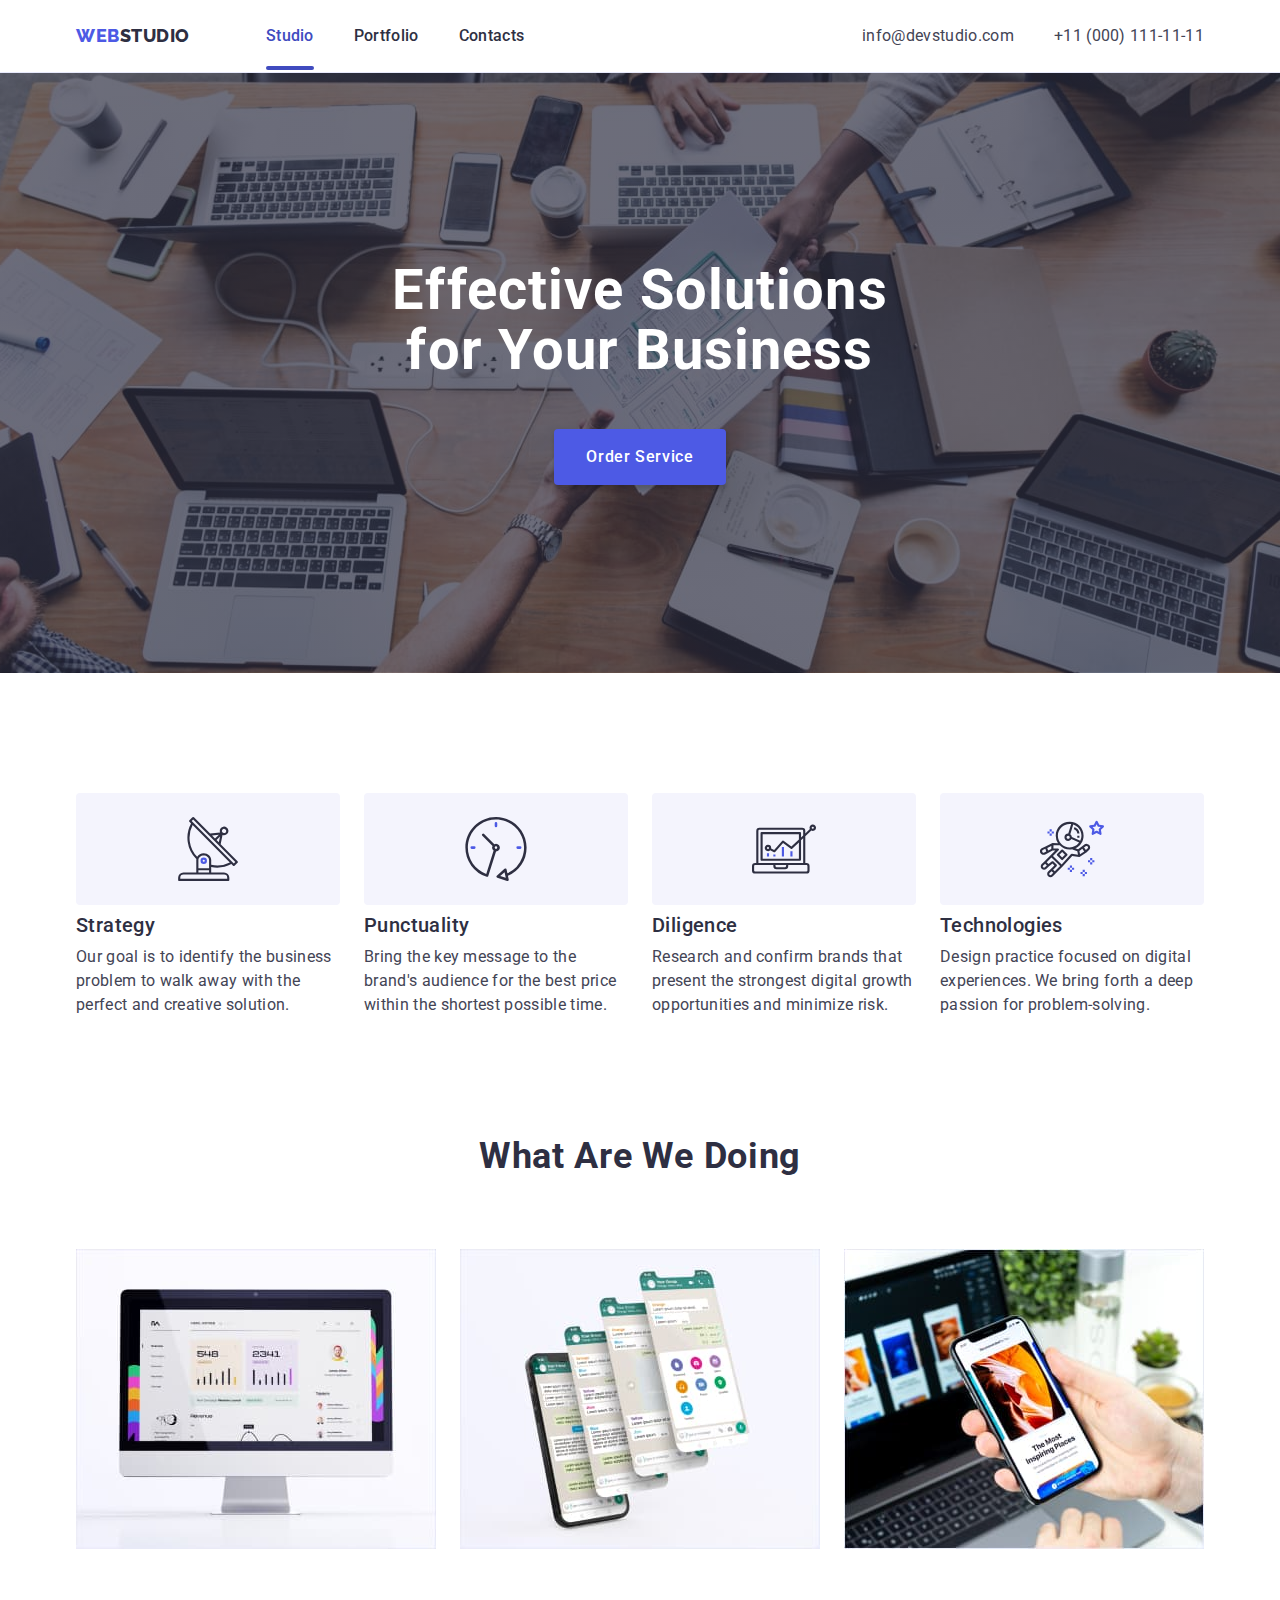
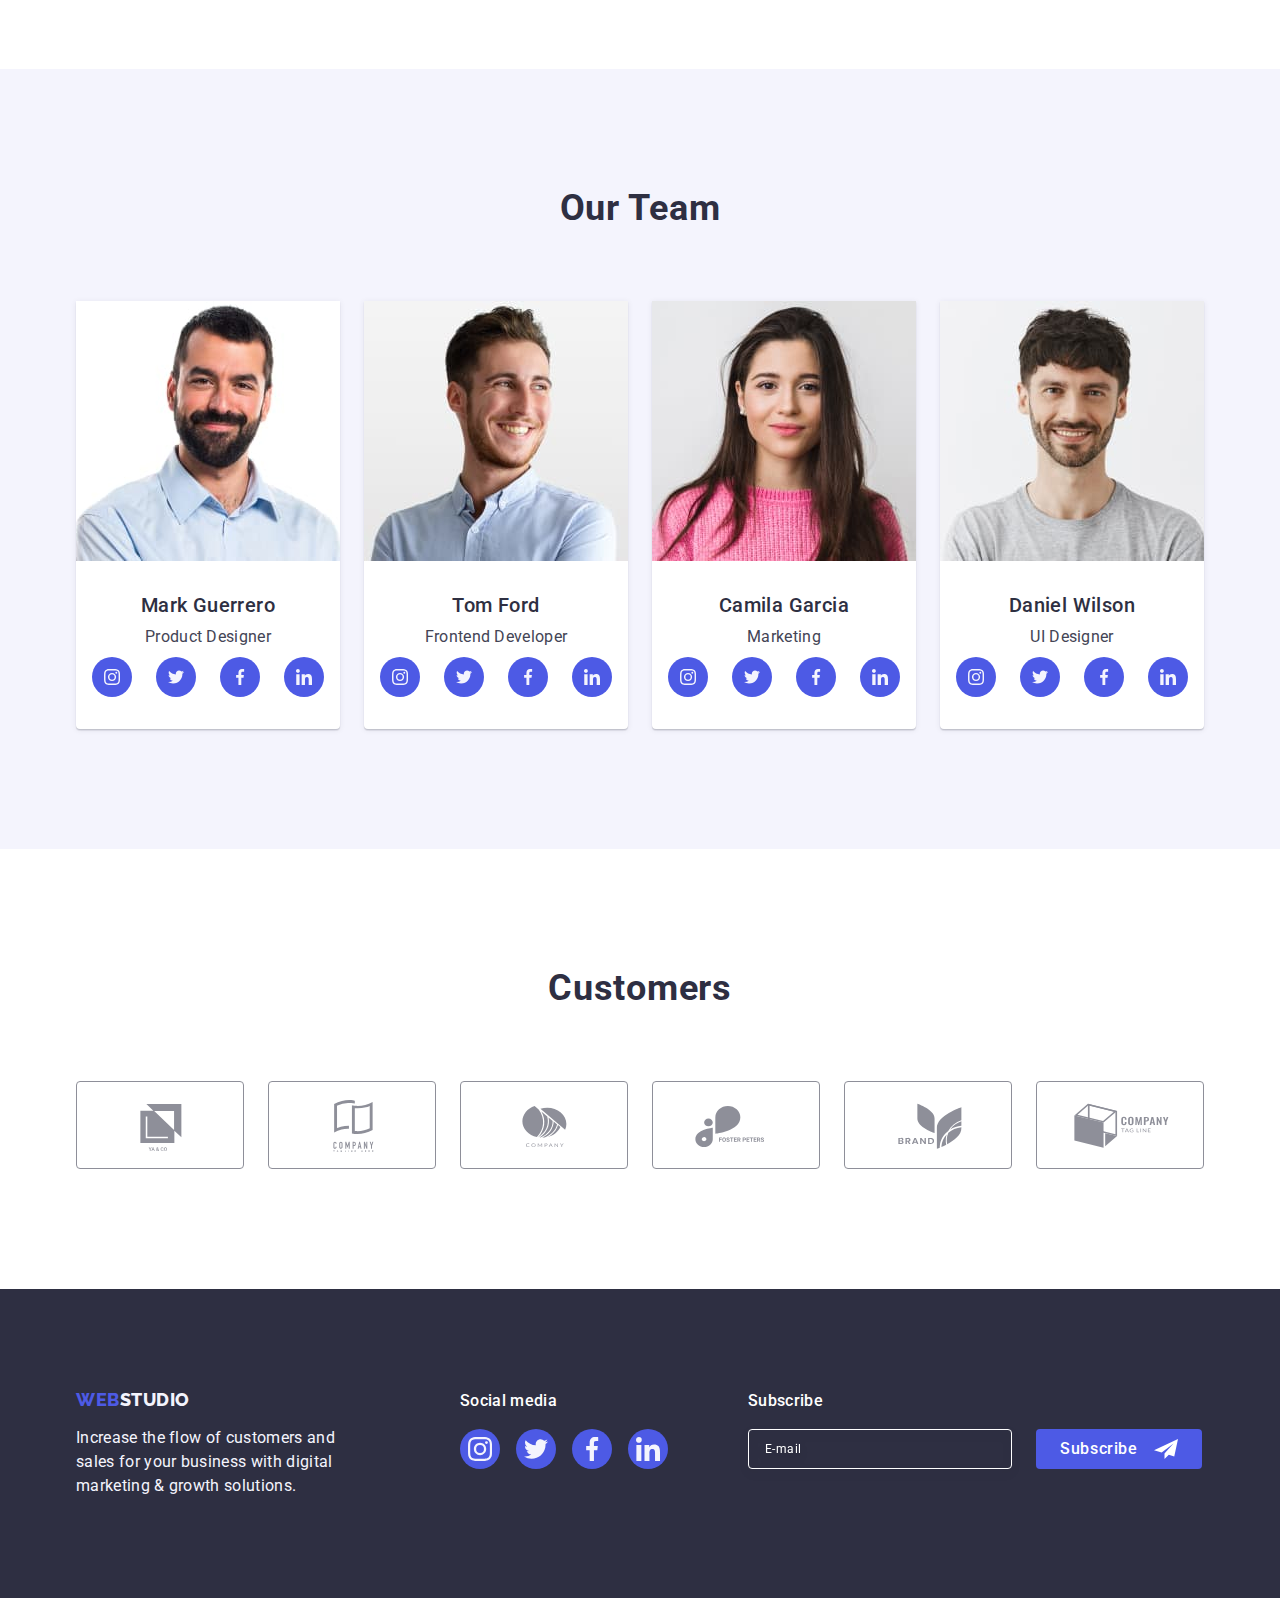
==== index.html @ 41003027 "Initial commit" ====
<!DOCTYPE html>
<html lang="en">
  <head>
    <meta charset="UTF-8" />
    <meta name="viewport" content="width=device-width, initial-scale=1.0" />
    <title>Студія</title>
    <link rel="preconnect" href="https://fonts.googleapis.com" />
    <link rel="preconnect" href="https://fonts.gstatic.com" crossorigin />
    <link
      href="https://fonts.googleapis.com/css2?family=Raleway:wght@800&family=Roboto:wght@400;500;700;900&display=swap"
      rel="stylesheet"
    />
    <link
      rel="stylesheet"
      href="https://cdnjs.cloudflare.com/ajax/libs/modern-normalize/2.0.0/modern-normalize.min.css"
    />
    <link rel="stylesheet" href="./css/styles.css" />
  </head>
  <body>
    <header class="header">
      <div class="container header-container">
        <nav class="header-nav">
          <a href="./index.html" class="logo link logo-header"
            >Web<span class="header-logo">Studio</span></a
          >
          <ul class="list menu">
            <li>
              <a href="./index.html" class="header-text link current">Studio</a>
            </li>
            <li>
              <a href="./portfolio.html" class="header-text link">Portfolio</a>
            </li>
            <li><a href="" class="header-text link">Contacts</a></li>
          </ul>
        </nav>
        <address class="mail-normal">
          <ul class="list menu">
            <li>
              <a href="mailto:info@devstudio.com" class="link contacts"
                >info@devstudio.com</a
              >
            </li>
            <li>
              <a href="tel:+110001111111" class="link contacts"
                >+11 (000) 111-11-11</a
              >
            </li>
          </ul>
        </address>
      </div>
    </header>
    <main>
      <section class="hero">
        <div class="container hero-container">
          <h1 class="hero-name">Effective Solutions for Your Business</h1>
          <button type="button" class="hero-btn" data-modal-open>
            Order Service
          </button>
        </div>
      </section>
      <section class="advanced">
        <div class="container">
          <h2 class="visually-hidden">Advanced</h2>
          <ul class="list advanced-list">
            <li class="item-list">
              <div class="advanced-item-top">
                <svg class="advanced-icon" width="64" height="64">
                  <use href="./images/icons.svg#icon-antenna"></use>
                </svg>
              </div>
              <h3 class="advanced-header">Strategy</h3>
              <p class="advanced-text">
                Our goal is to identify the business problem to walk away with
                the perfect and creative solution.
              </p>
            </li>
            <li class="item-list">
              <div class="advanced-item-top">
                <svg class="advanced-icon" width="64" height="64">
                  <use href="./images/icons.svg#icon-clock"></use>
                </svg>
              </div>
              <h3 class="advanced-header">Punctuality</h3>
              <p class="advanced-text">
                Bring the key message to the brand's audience for the best price
                within the shortest possible time.
              </p>
            </li>
            <li class="item-list">
              <div class="advanced-item-top">
                <svg class="advanced-icon" width="64" height="64">
                  <use href="./images/icons.svg#icon-diagram"></use>
                </svg>
              </div>
              <h3 class="advanced-header">Diligence</h3>
              <p class="advanced-text">
                Research and confirm brands that present the strongest digital
                growth opportunities and minimize risk.
              </p>
            </li>
            <li class="item-list">
              <div class="advanced-item-top">
                <svg class="advanced-icon" width="64" height="64">
                  <use href="./images/icons.svg#icon-astronaut"></use>
                </svg>
              </div>
              <h3 class="advanced-header">Technologies</h3>
              <p class="advanced-text">
                Design practice focused on digital experiences. We bring forth a
                deep passion for problem-solving.
              </p>
            </li>
          </ul>
        </div>
      </section>
      <section class="acting">
        <div class="container">
          <h2 class="second-header">What are we doing</h2>
          <ul class="list acting-list">
            <li class="acting-item">
              <img src="./images/computer.jpg" alt="computer" width="360" />
            </li>
            <li class="acting-item">
              <img src="./images/phone.jpg" alt="phone" width="360" />
            </li>
            <li class="acting-item">
              <img src="./images/notebook.jpg" alt="notebook" width="360" />
            </li>
          </ul>
        </div>
      </section>
      <section class="team">
        <div class="container">
          <h2 class="second-header">Our team</h2>
          <ul class="list team-list">
            <li class="team-back">
              <img src="./images/photo-mark.jpg" alt="photo-mark" width="264" />
              <div class="team-text">
                <h3 class="team-name">Mark Guerrero</h3>
                <p class="team-description">Product Designer</p>
                <ul class="team-icon-row">
                  <li class="team-icon-item">
                    <a href="" class="team-icon"
                      ><svg class="team-icon-svg" width="16" height="16">
                        <use
                          href="./images/icons.svg#icon-instagram"
                        ></use></svg
                    ></a>
                  </li>
                  <li class="team-icon-item">
                    <a href="" class="team-icon"
                      ><svg class="team-icon-svg" width="16" height="16">
                        <use href="./images/icons.svg#icon-twitter"></use></svg
                    ></a>
                  </li>
                  <li class="team-icon-item">
                    <a href="" class="team-icon"
                      ><svg class="team-icon-svg" width="16" height="16">
                        <use href="./images/icons.svg#icon-facebook"></use></svg
                    ></a>
                  </li>
                  <li class="team-icon-item">
                    <a href="" class="team-icon"
                      ><svg class="team-icon-svg" width="16" height="16">
                        <use href="./images/icons.svg#icon-linkedin"></use></svg
                    ></a>
                  </li>
                </ul>
              </div>
            </li>
            <li class="team-back">
              <img src="./images/photo-tom.jpg" alt="photo-tom" width="264" />
              <div class="team-text">
                <h3 class="team-name">Tom Ford</h3>
                <p class="team-description">Frontend Developer</p>

                <ul class="team-icon-row">
                  <li class="team-icon-item">
                    <a href="" class="team-icon"
                      ><svg class="team-icon-svg" width="16" height="16">
                        <use
                          href="./images/icons.svg#icon-instagram"
                        ></use></svg
                    ></a>
                  </li>
                  <li class="team-icon-item">
                    <a href="" class="team-icon"
                      ><svg class="team-icon-svg" width="16" height="16">
                        <use href="./images/icons.svg#icon-twitter"></use></svg
                    ></a>
                  </li>
                  <li class="team-icon-item">
                    <a href="" class="team-icon"
                      ><svg class="team-icon-svg" width="16" height="16">
                        <use href="./images/icons.svg#icon-facebook"></use></svg
                    ></a>
                  </li>
                  <li class="team-icon-item">
                    <a href="" class="team-icon"
                      ><svg class="team-icon-svg" width="16" height="16">
                        <use href="./images/icons.svg#icon-linkedin"></use></svg
                    ></a>
                  </li>
                </ul>
              </div>
            </li>
            <li class="team-back">
              <img
                src="./images/photo-camila.jpg"
                alt="photo-camila"
                width="264"
              />
              <div class="team-text">
                <h3 class="team-name">Camila Garcia</h3>
                <p class="team-description">Marketing</p>
                <ul class="team-icon-row">
                  <li class="team-icon-item">
                    <a href="" class="team-icon"
                      ><svg class="team-icon-svg" width="16" height="16">
                        <use
                          href="./images/icons.svg#icon-instagram"
                        ></use></svg
                    ></a>
                  </li>
                  <li class="team-icon-item">
                    <a href="" class="team-icon"
                      ><svg class="team-icon-svg" width="16" height="16">
                        <use href="./images/icons.svg#icon-twitter"></use></svg
                    ></a>
                  </li>
                  <li class="team-icon-item">
                    <a href="" class="team-icon"
                      ><svg class="team-icon-svg" width="16" height="16">
                        <use href="./images/icons.svg#icon-facebook"></use></svg
                    ></a>
                  </li>
                  <li class="team-icon-item">
                    <a href="" class="team-icon"
                      ><svg class="team-icon-svg" width="16" height="16">
                        <use href="./images/icons.svg#icon-linkedin"></use></svg
                    ></a>
                  </li>
                </ul>
              </div>
            </li>
            <li class="team-back">
              <img
                src="./images/photo-daniel.jpg"
                alt="photo-daniel"
                width="264"
              />
              <div class="team-text">
                <h3 class="team-name">Daniel Wilson</h3>
                <p class="team-description">UI Designer</p>
                <ul class="team-icon-row">
                  <li class="team-icon-item">
                    <a href="" class="team-icon"
                      ><svg class="team-icon-svg" width="16" height="16">
                        <use
                          href="./images/icons.svg#icon-instagram"
                        ></use></svg
                    ></a>
                  </li>
                  <li class="team-icon-item">
                    <a href="" class="team-icon"
                      ><svg class="team-icon-svg" width="16" height="16">
                        <use href="./images/icons.svg#icon-twitter"></use></svg
                    ></a>
                  </li>
                  <li class="team-icon-item">
                    <a href="" class="team-icon"
                      ><svg class="team-icon-svg" width="16" height="16">
                        <use href="./images/icons.svg#icon-facebook"></use></svg
                    ></a>
                  </li>
                  <li class="team-icon-item">
                    <a href="" class="team-icon"
                      ><svg class="team-icon-svg" width="16" height="16">
                        <use href="./images/icons.svg#icon-linkedin"></use></svg
                    ></a>
                  </li>
                </ul>
              </div>
            </li>
          </ul>
        </div>
      </section>
      <section class="customers">
        <div class="container">
          <h2 class="second-header">Customers</h2>

          <ul class="customers-icon-list">
            <li class="customers-icon-item">
              <a href="" class="customers-icon">
                <svg class="customers-icon-svg" width="104" height="56">
                  <use href="./images/icons.svg#icon-logo-client1"></use>
                </svg>
              </a>
            </li>
            <li class="customers-icon-item">
              <a href="" class="customers-icon">
                <svg class="customers-icon-svg" width="104" height="56">
                  <use href="./images/icons.svg#icon-logo-client2"></use>
                </svg>
              </a>
            </li>
            <li class="customers-icon-item">
              <a href="" class="customers-icon">
                <svg class="customers-icon-svg" width="104" height="56">
                  <use href="./images/icons.svg#icon-logo-client3"></use>
                </svg>
              </a>
            </li>
            <li class="customers-icon-item">
              <a href="" class="customers-icon">
                <svg class="customers-icon-svg" width="104" height="56">
                  <use href="./images/icons.svg#icon-logo-client4"></use>
                </svg>
              </a>
            </li>
            <li class="customers-icon-item">
              <a href="" class="customers-icon">
                <svg class="customers-icon-svg" width="104" height="56">
                  <use href="./images/icons.svg#icon-logo-client5"></use>
                </svg>
              </a>
            </li>
            <li class="customers-icon-item">
              <a href="" class="customers-icon">
                <svg class="customers-icon-svg" width="104" height="56">
                  <use href="./images/icons.svg#icon-logo-client6"></use>
                </svg>
              </a>
            </li>
          </ul>
        </div>
      </section>
    </main>
    <footer class="footer">
      <div class="container footer-container">
        <div class="footer-descr">
          <a href="./index.html" class="logo link logo-footer"
            >Web<span class="footer-logo">Studio</span></a
          >
          <p class="footer-text">
            Increase the flow of customers and sales for your business with
            digital marketing & growth solutions.
          </p>
        </div>
        <div class="footer-social">
          <p class="footer-social-text">Social media</p>
          <ul class="footer-social-list">
            <li class="footer-icon">
              <a href="" class="link footer-icon-link">
                <svg class="footer-icon-item" width="24" height="24">
                  <use href="./images/icons.svg#icon-instagram"></use></svg
              ></a>
            </li>
            <li class="footer-icon">
              <a href="" class="link footer-icon-link">
                <svg class="footer-icon-item" width="24" height="24">
                  <use href="./images/icons.svg#icon-twitter"></use></svg
              ></a>
            </li>
            <li class="footer-icon">
              <a href="" class="link footer-icon-link">
                <svg class="footer-icon-item" width="24" height="24">
                  <use href="./images/icons.svg#icon-facebook"></use></svg
              ></a>
            </li>
            <li class="footer-icon">
              <a href="" class="link footer-icon-link">
                <svg class="footer-icon-item" width="24" height="24">
                  <use href="./images/icons.svg#icon-linkedin"></use></svg
              ></a>
            </li>
          </ul>
        </div>
        <div class="footer-registration">
          <p class="footer-reg-title">Subscribe</p>
          <form class="footer-form">
            <label class="footer-form-label">
              <input
                type="email"
                class="footer-reg-input"
                name="user-email"
                id="footer-email"
                placeholder="E-mail"
                required
            /></label>

            <button type="submit" class="footer-reg-btn">
              Subscribe
              <svg class="footer-form-svg" width="24" height="24">
                <use href="./images/icons.svg#icon-plane"></use>
              </svg>
            </button>
          </form>
        </div>
      </div>
    </footer>
    <div class="backdrop is-hidden" data-modal>
      <div class="modal">
        <button type="button" class="modal-close-btn" data-modal-close>
          <svg class="modal-close-svg" width="8" height="8">
            <use href="./images/icons.svg#icon-close-black"></use>
          </svg>
        </button>
        <p class="modal-title">Leave your contacts and we will call you back</p>
        <form class="modal-form">
          <div class="modal-field">
            <label for="user-name" class="modal-form-title">Name</label>
            <div class="input-wrap">
              <input
                type="text"
                class="modal-form-input"
                name="user-name"
                id="user-name"
                required
              />
              <svg class="modal-form-icon" width="18" height="24">
                <use href="./images/icons.svg#icon-modal-person"></use>
              </svg>
            </div>
          </div>
          <div class="modal-field">
            <label for="modal-phone" class="modal-form-title">Phone</label>
            <div class="input-wrap">
              <input
                type="tel"
                class="modal-form-input"
                name="user-phone"
                id="modal-phone"
                required
              />
              <svg class="modal-form-icon" width="18" height="24">
                <use href="./images/icons.svg#icon-modal-phone"></use>
              </svg>
            </div>
          </div>
          <div class="modal-field">
            <label for="modal-email" class="modal-form-title">Email</label>
            <div class="input-wrap">
              <input
                type="email"
                class="modal-form-input"
                name="user-email"
                id="modal-email"
                required
              />
              <svg class="modal-form-icon" width="18" height="24">
                <use href="./images/icons.svg#icon-modal-email"></use>
              </svg>
            </div>
          </div>
          <div class="modal-comment">
            <label for="user-comment" class="modal-form-title">Comment</label>
            <textarea
              class="modal-form-textarea"
              name="user-comment"
              id="user-comment"
              placeholder="Text input"
            ></textarea>
          </div>
          <div class="modal-privet">
            <input
              class="form-checkbox-input visually-hidden"
              type="checkbox"
              name="user-privacy"
              id="user-privacy"
              value="true"
            />
            <label for="user-privacy" class="form-checkbox-label">
              <span class="checkbox-sing">
                <svg class="check-icon" width="10" height="8">
                  <use href="./images/icons.svg#icon-modal-checkbox"></use>
                </svg>
              </span>
              I accept the terms and conditions of the
              <a href="" class="form-checkbox-link"> Privacy Policy</a>
            </label>
          </div>
          <button type="submit" class="modal-btn">Send</button>
        </form>
      </div>
    </div>
    <script src="./js/modal.js"></script>
  </body>
</html>
---- css/styles.css ----
:root {
  --primary-brand: #4d5ae5;
  --presssed-state: #404bbf;
  --dark: #2e2f42;
  --text: #434455;
  --accent: #e7e9fc;
  --light: #f4f4fd;
  --white-background: #ffffff;
  --modal: rgba(46, 47, 66, 0.4);
}

body {
  font-family: 'Roboto', sans-serif;
  color: var(--text);
  background: var(--white-background);
  margin: 0;
}
p,
h1,
h2,
h3,
h4,
h5,
h6 {
  margin-top: 0;
  margin-bottom: 0;
}

ul {
  list-style-type: none;
  margin-top: 0;
  margin-bottom: 0;
  padding-left: 0;
}
img {
  display: block;
}
.link {
  text-decoration: none;
}
.list {
  list-style: none;
}

.container {
  width: 1158px;
  margin: 0 auto;
  padding: 0 15px;
}
/*------------HEADER-----------*/
.header {
  border-bottom: 1px solid var(--accent);
  box-shadow: 0px 1px 6px 0px rgba(46, 47, 66, 0.08),
    0px 1px 1px 0px rgba(46, 47, 66, 0.16),
    0px 2px 1px 0px rgba(46, 47, 66, 0.08);
}
.header-container {
  display: flex;
}
.header-nav {
  display: flex;
  align-items: center;
}
.menu {
  display: flex;
  gap: 40px;
}
.logo {
  font-family: 'Raleway', sans-serif;
  color: var(--primary-brand);
  font-size: 18px;
  font-weight: 800;
  line-height: 1.17;
  letter-spacing: 0.03em;
  text-transform: uppercase;
}
.logo-header {
  margin-right: 76px;
  padding: 24px 0;
}
.header-logo {
  color: var(--dark);
}

.header-text {
  color: var(--dark);
  font-size: 16px;
  font-weight: 500;
  line-height: 1.5;
  letter-spacing: 0.02em;
  padding: 24px 0;
  transition: color 250ms cubic-bezier(0.4, 0, 0.2, 1);
}
.header-text:hover,
.header-text:focus {
  color: var(--presssed-state);
}
.current {
  color: var(--presssed-state);
  position: relative;
}
.current::after {
  content: '';
  display: block;
  width: 100%;
  height: 4px;
  position: absolute;
  left: 0;
  bottom: -1px;
  border-radius: 2px;
  background-color: var(--presssed-state);
}
.mail-normal {
  font-style: normal;
  margin-left: auto;
  padding: 24px 0;
}
.contacts {
  color: var(--text);
  font-size: 16px;
  line-height: 1.5;
  letter-spacing: 0.02em;
  transition: color 250ms cubic-bezier(0.4, 0, 0.2, 1);
}

.contacts:hover,
.contacts:focus {
  color: var(--presssed-state);
}
/*------------BODY-----------*/

/*------------HERO-----------*/

.hero {
  padding: 188px 0;
  background: var(--dark);
  background-image: linear-gradient(
      rgba(46, 47, 66, 0.7),
      rgba(46, 47, 66, 0.7)
    ),
    url(../images/hero-bg.jpg);
  background-repeat: no-repeat;
  background-position: center;
  background-size: cover;
  max-width: 1440px;
}
.hero-container {
  display: flex;
  flex-direction: column;
  align-items: center;
}
.hero-name {
  color: var(--white-background);
  text-align: center;
  font-size: 56px;
  line-height: 1.07;
  letter-spacing: 0.02em;
  max-width: 496px;
  margin-bottom: 48px;
}
.hero-btn {
  color: var(--white-background);
  font-family: inherit;
  font-size: 16px;
  font-weight: 500;
  line-height: 1.5;
  border: none;
  letter-spacing: 0.04em;
  background-color: var(--primary-brand);
  cursor: pointer;
  min-width: 169px;
  border: none;
  border-radius: 4px;
  box-shadow: 0px 4px 4px 0px rgba(0, 0, 0, 0.15);
  padding: 16px 32px;
  margin: 0 auto;
  transition: background-color 250ms cubic-bezier(0.4, 0, 0.2, 1);
}
.hero-btn:hover,
.hero-btn:focus {
  background-color: var(--presssed-state);
}
/*------------SECTION1-----------*/
.advanced {
  padding: 120px 0;
}
.advanced-list {
  display: flex;
  gap: 24px;
}
.item-list {
  width: calc((100% - 72px) / 4);
}
.advanced-item-top {
  width: 100%;
  height: 112px;
  display: flex;
  background-color: var(--light);
  justify-content: center;
  align-items: center;
  margin-bottom: 8px;
  border-radius: 4px;
}

.advanced-header {
  color: var(--dark);
  font-size: 20px;
  font-weight: 500;
  line-height: 1.2;
  letter-spacing: 0.02em;
  margin-bottom: 8px;
}
.advanced-text {
  font-size: 16px;
  line-height: 1.5;
  letter-spacing: 0.02em;
}

.visually-hidden {
  position: absolute;
  width: 1px;
  height: 1px;
  margin: -1px;
  border: 0;
  padding: 0;
  white-space: nowrap;
  clip-path: inset(100%);
  clip: rect(0 0 0 0);
  overflow: hidden;
}

/*------------SECTION2-----------*/
.acting {
  padding-bottom: 120px;
}
.acting-list {
  display: flex;
  gap: 24px;
}
.second-header {
  color: var(--dark);
  text-align: center;
  font-size: 36px;
  line-height: 1.11;
  letter-spacing: 0.02em;
  text-transform: capitalize;
  margin-bottom: 72px;
}
.acting-item {
  width: calc((100% - 48px) / 3);
}
/*------------SECTION3-----------*/

.team {
  background: var(--light);
  padding: 120px 0;
}
.team-list {
  display: flex;
  gap: 24px;
}
.team-name {
  color: var(--dark);
  text-align: center;
  font-size: 20px;
  font-weight: 500;
  line-height: 1.2;
  letter-spacing: 0.02em;
  margin-bottom: 8px;
}

.team-description {
  font-size: 16px;
  text-align: center;
  line-height: 1.5;
  letter-spacing: 0.02em;
  margin-bottom: 8px;
}
.team-text {
  padding: 32px 0;
}
.team-back {
  background: var(--white-background);
  width: calc((100% - 72px) / 4);
  border-radius: 0px 0px 4px 4px;
  box-shadow: 0px 2px 1px 0px rgba(46, 47, 66, 0.08),
    0px 1px 1px 0px rgba(46, 47, 66, 0.16),
    0px 1px 6px 0px rgba(46, 47, 66, 0.08);
}
.team-icon-row {
  display: flex;
  gap: 24px;
  justify-content: center;
}
.team-icon-item {
  width: 40px;
  height: 40px;
}
.team-icon {
  width: 100%;
  height: 100%;
  border-radius: 50%;
  background-color: var(--primary-brand);
  display: flex;
  justify-content: center;
  align-items: center;
  transition: background-color 250ms cubic-bezier(0.4, 0, 0.2, 1);
}
.team-icon-svg {
  fill: var(--light);
}
.team-icon:hover,
.team-icon:focus {
  background-color: var(--presssed-state);
}
/*------------SECTION4-----------*/
.customers {
  padding: 120px 0;
}
.customers-icon-list {
  display: flex;
  gap: 24px;
  justify-content: center;
}
.customers-icon-item {
  width: calc((100% - 120px) / 6);
  height: 88px;
}
.customers-icon {
  width: 100%;
  height: 100%;
  border-radius: 4px;
  border: 1px solid #8e8f99;
  display: flex;
  justify-content: center;
  align-items: center;
  color: #8e8f99;
  transition: color 250ms cubic-bezier(0.4, 0, 0.2, 1),
    border-color 250ms cubic-bezier(0.4, 0, 0.2, 1);
}
.customers-icon-svg {
  fill: currentColor;
}
.customers-icon:hover,
.customers-icon:focus {
  color: var(--presssed-state);
  border-color: var(--presssed-state);
}
/*------------FOOTER-----------*/
.footer {
  background: var(--dark);
  padding: 100px 0;
}
.footer-logo {
  color: var(--light);
}
.footer-text {
  color: var(--light);
  font-size: 16px;
  line-height: 1.5;
  letter-spacing: 0.02em;
  max-width: 264px;
}
.footer-container {
  display: flex;
  align-items: baseline;
}
.footer-descr {
  margin-right: 120px;
}
.logo-footer {
  display: inline-block;
  margin-bottom: 16px;
}
/*.footer-social {
}*/

.footer-social-text {
  color: var(--white-background);
  font-size: 16px;
  font-weight: 500;
  line-height: 1.5;
  letter-spacing: 0.02em;
  margin-bottom: 16px;
}
.footer-social-list {
  display: flex;
  gap: 16px;
  justify-content: center;
}
.footer-icon {
  width: 40px;
  height: 40px;
}
.footer-icon-link {
  width: 100%;
  height: 100%;
  border-radius: 50%;
  background-color: var(--primary-brand);
  display: flex;
  justify-content: center;
  align-items: center;
  transition: background-color 250ms cubic-bezier(0.4, 0, 0.2, 1);
}

.footer-icon-item {
  fill: var(--light);
}
.footer-icon-link:hover,
.footer-icon-link:focus {
  background-color: #31d0aa;
}
.footer-registration {
  margin-left: 80px;
}
.footer-form {
  display: flex;
  gap: 24px;
}

.footer-reg-title {
  color: var(--white-background);
  font-family: inherit;
  font-size: 16px;
  font-weight: 500;
  line-height: 1.5;
  letter-spacing: 0.02em;
  margin-bottom: 16px;
}
.footer-reg-input {
  width: 264px;
  height: 40px;
  color: var(--white-background);
  font-family: inherit;
  font-size: 12px;
  line-height: 1.5;
  letter-spacing: 0.04em;
  background-color: transparent;
  border-radius: 4px;
  border: 1px solid var(--white-background);
  filter: drop-shadow(0px 4px 4px rgba(0, 0, 0, 0.15));
  padding-left: 16px;
}
.footer-reg-input::placeholder {
  color: var(--white-background);
}
.footer-reg-btn {
  display: flex;
  justify-content: center;
  align-items: center;
  font-family: inherit;
  font-size: 16px;
  font-weight: 500;
  line-height: 1.5;
  letter-spacing: 0.04em;
  cursor: pointer;
  background: var(--primary-brand);
  color: var(--white-background);
  min-width: 165px;
  height: 40px;
  border: none;
  border-radius: 4px;

  padding: 8px 24px;
}
.footer-form-svg {
  fill: var(--white-background);
  margin-left: 16px;
}
/*------------PORTFOLIO-----------*/
.portfolio {
  padding-top: 96px;
  padding-bottom: 120px;
}

.menu-list {
  display: flex;
  justify-content: center;
  gap: 24px;
  margin-bottom: 72px;
}
.visually-hidden {
  position: absolute;
  width: 1px;
  height: 1px;
  margin: -1px;
  border: 0;
  padding: 0;
  white-space: nowrap;
  clip-path: inset(100%);
  clip: rect(0 0 0 0);
  overflow: hidden;
}
.list-btn {
  background-color: var(--light);
  color: var(--primary-brand);
  text-align: center;
  font-family: inherit;
  font-size: 16px;
  font-weight: 500;
  line-height: 1.5;
  letter-spacing: 0.04em;
  cursor: pointer;
  border: none;
  padding: 12px 24px;
  border-radius: 4px;
  border: 1px solid var(--accent);
  align-items: center;
  max-width: 120px;
  transition: background-color 250ms cubic-bezier(0.4, 0, 0.2, 1),
    color 250ms cubic-bezier(0.4, 0, 0.2, 1),
    border-color 250ms cubic-bezier(0.4, 0, 0.2, 1),
    box-shadow 250ms cubic-bezier(0.4, 0, 0.2, 1);
}

.list-btn:hover,
.list-btn:focus {
  background-color: var(--presssed-state);
  color: var(--white-background);
  border-color: transparent;
  box-shadow: 0px 2px 2px 0px rgba(0, 0, 0, 0.12),
    0px 2px 1px 0px rgba(0, 0, 0, 0.08), 0px 3px 1px 0px rgba(0, 0, 0, 0.1);
}
.cards {
  display: flex;
  flex-wrap: wrap;
  row-gap: 48px;
  column-gap: 24px;
  padding-bottom: 120px;
}
.cards-item {
  width: calc((100% - 48px) / 3);
}

.cards-link {
  transition: box-shadow 250ms cubic-bezier(0.4, 0, 0.2, 1);
  display: block;
}
.cards-link:hover,
.cards-link:focus {
  box-shadow: 0px 1px 6px rgba(46, 47, 66, 0.08),
    0px 1px 1px rgba(46, 47, 66, 0.16), 0px 2px 1px rgba(46, 47, 66, 0.08);
}
.cards-cover-wrap {
  position: relative;
  overflow: hidden;
}
.cards-cover {
  position: absolute;
  top: 0;
  color: var(--light);
  font-size: 16px;
  line-height: 1.5; /* 150% */
  letter-spacing: 0.02em;
  width: 100%;
  height: 100%;
  background-color: var(--primary-brand);
  padding: 40px 32px;
  transform: translateY(100%);
  transition: transform 250ms cubic-bezier(0.4, 0, 0.2, 1);
}
.cards-link:hover .cards-cover,
.cards-link:focus .cards-cover {
  transform: translateY(0%);
}

.cards-names {
  color: var(--dark);
  font-size: 20px;
  font-weight: 500;
  line-height: 1.2;
  letter-spacing: 0.02em;
  margin-bottom: 8px;
}
.cards-description {
  color: var(--text);
  font-size: 16px;
  line-height: 1.5;
  letter-spacing: 0.02em;
}
.cards-size {
  padding: 32px 16px;
  border: 1px solid var(--accent);
  border-top: none;
  transition: border 250ms cubic-bezier(0.4, 0, 0.2, 1),
    box-shadow 250ms cubic-bezier(0.4, 0, 0.2, 1);
}
.cards-size:hover {
  border: 1px solid var(--light);
  box-shadow: 0px 2px 1px 0px rgba(46, 47, 66, 0.08),
    0px 1px 1px 0px rgba(46, 47, 66, 0.16),
    0px 1px 6px 0px rgba(46, 47, 66, 0.08);
}

/*------------BACKDROP-----------*/
.backdrop {
  position: fixed;
  width: 100%;
  height: 100%;
  background: var(--modal);
  top: 0;
  transition: opacity 250ms cubic-bezier(0.4, 0, 0.2, 1),
    visibility 250ms cubic-bezier(0.4, 0, 0.2, 1);
}
.modal {
  position: absolute;
  width: 408px;
  min-height: 584px;
  top: 50%;
  left: 50%;
  transform: translate(-50%, -50%) scale(1);
  border-radius: 4px;
  background-color: #fcfcfc;
  box-shadow: 0px 2px 1px 0px rgba(0, 0, 0, 0.2),
    0px 1px 3px 0px rgba(0, 0, 0, 0.12), 0px 1px 1px 0px rgba(0, 0, 0, 0.14);
  transition: transform 250ms cubic-bezier(0.4, 0, 0.2, 1);
  padding: 72px 24px 24px 24px;
}
.backdrop.is-hidden .modal {
  transform: translate(-50%, -50%) scale(0);
}
.modal-close-btn {
  position: absolute;
  top: 24px;
  right: 24px;
  border: none;
  width: 24px;
  height: 24px;
  border: 1px solid rgba(0, 0, 0, 0.1);
  border-radius: 50%;
  background-color: var(--accent);
  display: flex;
  justify-content: center;
  align-items: center;
  fill: var(--dark);
  padding: 0;
  cursor: pointer;
  transition: background-color 250ms cubic-bezier(0.4, 0, 0.2, 1),
    border 250ms cubic-bezier(0.4, 0, 0.2, 1);
}
.modal-close-btn:hover,
.modal-close-btn:focus {
  border: none;
  background-color: var(--presssed-state);
  fill: var(--white-background);
}
.modal-close-svg {
  transition: fill 250ms cubic-bezier(0.4, 0, 0.2, 1);
}
.is-hidden {
  opacity: 0;
  visibility: hidden;
  pointer-events: none;
}
.modal-title {
  color: var(--dark);
  text-align: center;
  font-size: 16px;
  font-weight: 500;
  line-height: 1.5;
  letter-spacing: 0.02em;
  margin-bottom: 16px;
}
.modal-form {
}
.modal-field {
  margin-bottom: 8px;
}
.modal-form-title {
  color: #8e8f99;
  font-family: inherit;
  font-size: 12px;
  line-height: 1.17; /* 116.667% */
  letter-spacing: 0.04em;
  margin-bottom: 4px;
  display: block;
}
.modal-form-input {
  width: 360px;
  height: 40px;
  font-family: inherit;
  font-size: 12px;
  line-height: 1.7;
  letter-spacing: 0.04em;
  background-color: transparent;
  border-radius: 4px;
  border: 1px solid var(--modal);
  padding: 8px 38px;
  outline: transparent;
  transition: border-color 250ms cubic-bezier(0.4, 0, 0.2, 1);
}
.modal-form-input:focus {
  border-color: var(--primary-brand);
}
.modal-form-textarea::placeholder {
  color: var(--modal);
}
.input-wrap {
  position: relative;
}
.modal-comment {
  margin-bottom: 16px;
}
.modal-form-icon {
  fill: var(--dark);
  position: absolute;
  left: 16px;
  top: 50%;
  transform: translateY(-50%);
  transition: fill 250ms cubic-bezier(0.4, 0, 0.2, 1);
}
.modal-form-input:focus + .modal-form-icon {
  fill: var(--primary-brand);
}
.modal-form-textarea {
  width: 360px;
  height: 120px;
  font-family: inherit;
  background-color: transparent;
  border-radius: 4px;
  border: 1px solid var(--modal);
  padding: 8px 16px;
  color: var(--modal);
  resize: none;
  font-size: 12px;
  line-height: 1.17;
  letter-spacing: 0.04em;
  outline: transparent;
  transition: border-color 250ms cubic-bezier(0.4, 0, 0.2, 1);
}
.modal-form-textarea:focus {
  border-color: var(--primary-brand);
}
.modal-privet {
  margin-bottom: 24px;
}
.form-checkbox-label {
  font-size: 12px;
  line-height: 1.17;
  letter-spacing: 0.04em;
  color: #8e8f99;
}
.checkbox-sing {
  width: 16px;
  height: 16px;
  border: 1px solid var(--modal);
  border-radius: 2px;
  display: inline-flex;
  transition: background-color 250ms cubic-bezier(0.4, 0, 0.2, 1),
    border 250ms cubic-bezier(0.4, 0, 0.2, 1),
    fill 250ms cubic-bezier(0.4, 0, 0.2, 1);
  margin-right: 8px;
  fill: transparent;
  align-items: center;
  justify-content: center;
}
.form-checkbox-link {
  color: var(--primary-brand);
  line-height: 1.3;
}
.form-checkbox-input:checked + .form-checkbox-label span {
  border: none;
  background-color: var(--presssed-state);
  fill: var(--light);
}
.modal-btn {
  display: block;
  color: var(--white-background);
  font-family: inherit;
  font-size: 16px;
  font-weight: 500;
  line-height: 1.5;
  border: none;
  letter-spacing: 0.04em;
  background-color: var(--primary-brand);
  cursor: pointer;
  min-width: 169px;
  border: none;
  border-radius: 4px;
  box-shadow: 0px 4px 4px 0px rgba(0, 0, 0, 0.15);
  padding: 16px 32px;
  margin: 0 auto;
  transition: background-color 250ms cubic-bezier(0.4, 0, 0.2, 1);
}
.modal-btn:hover,
.modal-btn:focus {
  background-color: var(--presssed-state);
}
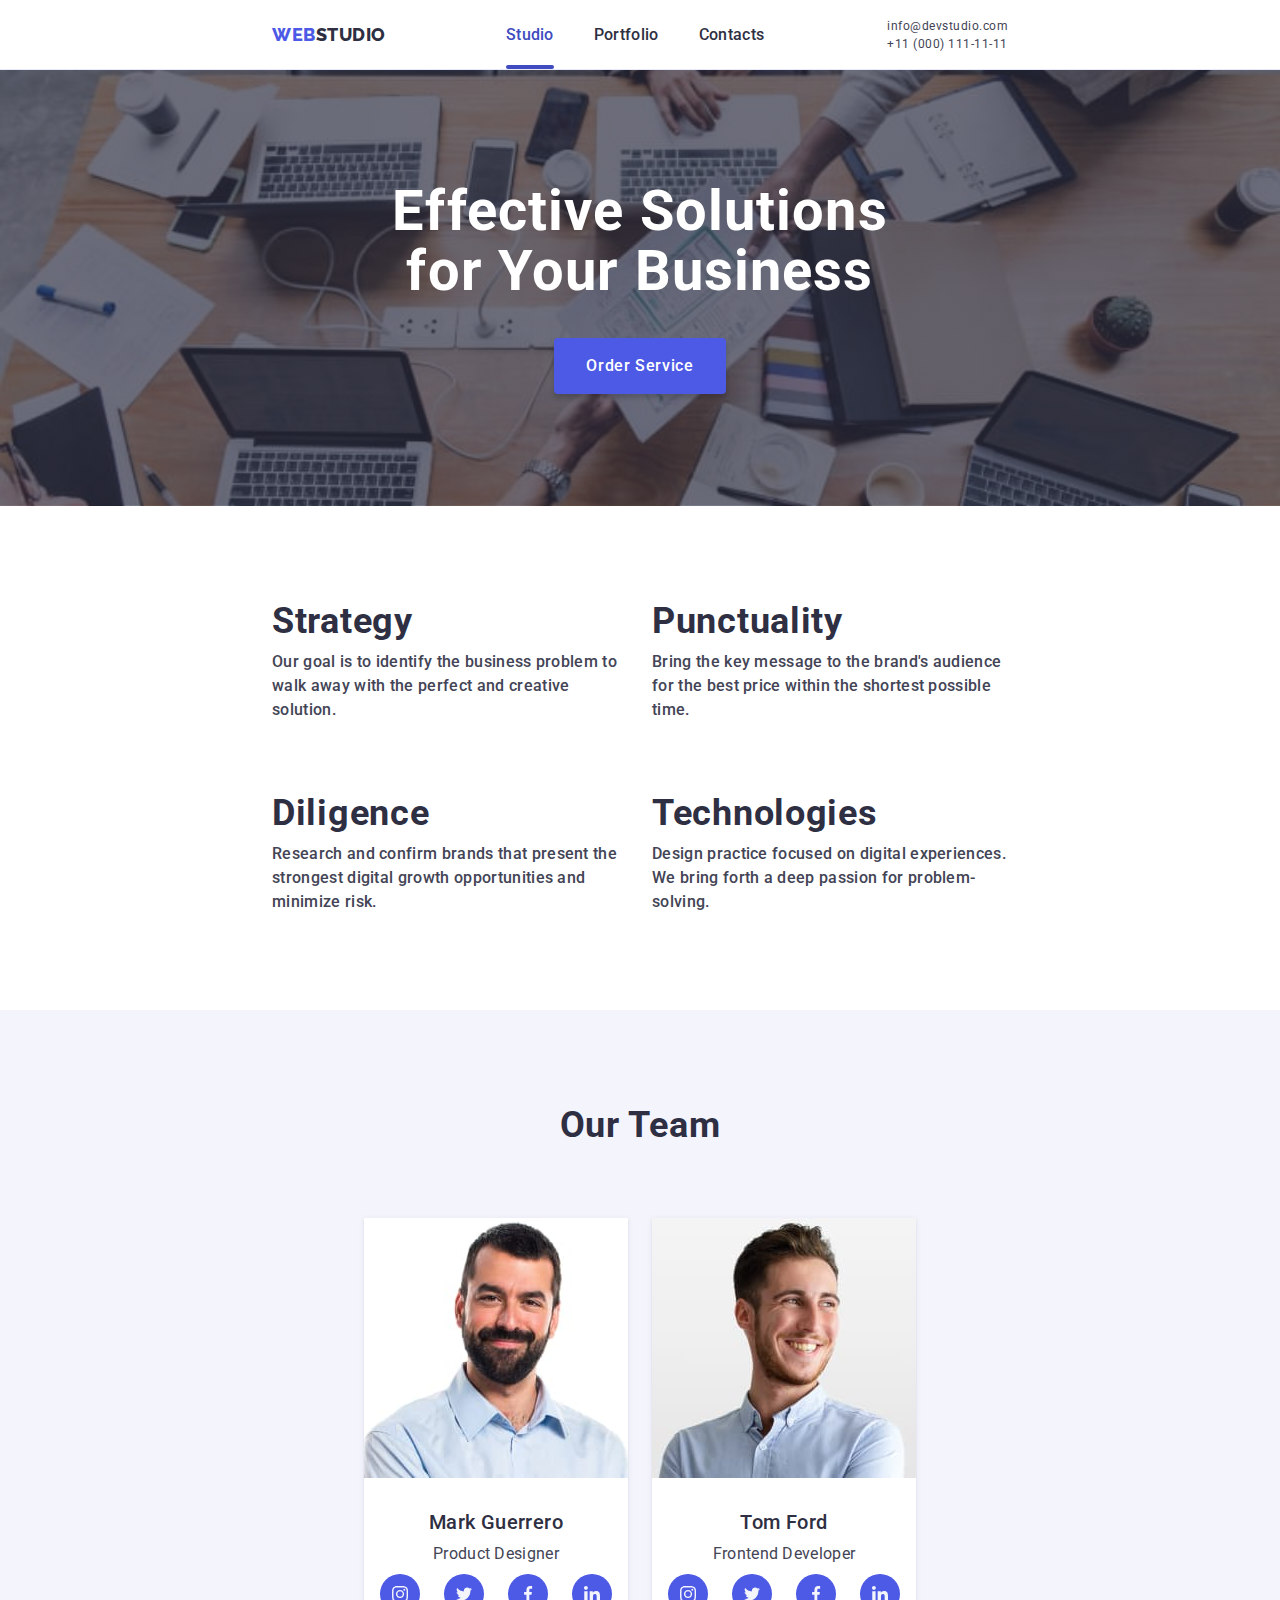
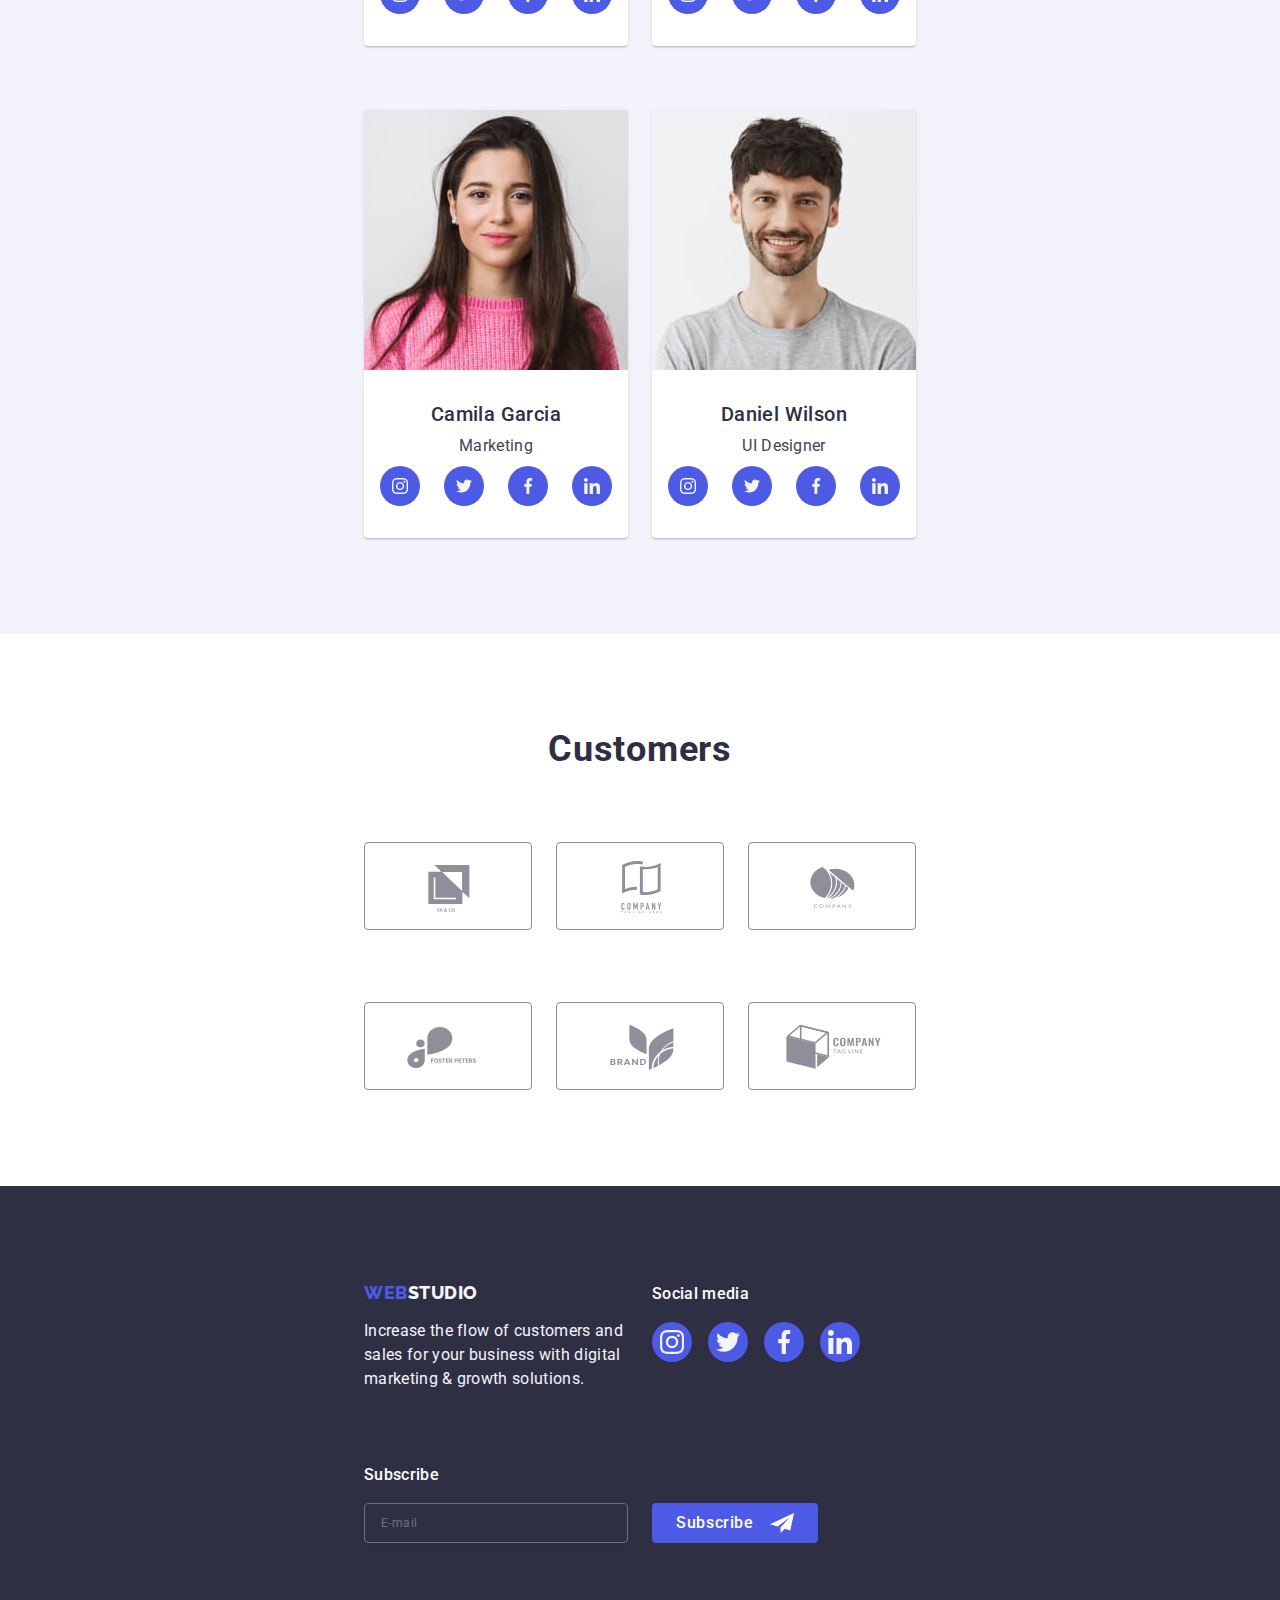
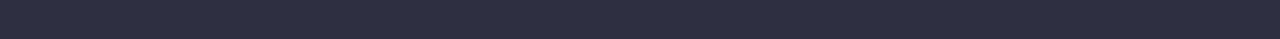
==== commit df4d20f9: "adaptive" ====
--- a/index.html
+++ b/index.html
@@ -15,6 +15,7 @@
       href="https://cdnjs.cloudflare.com/ajax/libs/modern-normalize/2.0.0/modern-normalize.min.css"
     />
     <link rel="stylesheet" href="./css/styles.css" />
+    <link rel="stylesheet" href="./css/media.css" />
   </head>
   <body>
     <header class="header">
@@ -34,7 +35,7 @@
           </ul>
         </nav>
         <address class="mail-normal">
-          <ul class="list menu">
+          <ul class="list menu-contacts">
             <li>
               <a href="mailto:info@devstudio.com" class="link contacts"
                 >info@devstudio.com</a
@@ -47,6 +48,78 @@
             </li>
           </ul>
         </address>
+        <button type="button" class="menu-open-btn" data-menu-open>
+          <svg class="menu-open-svg" width="32" height="22">
+            <use href="./images/icons.svg#icon-menu-open"></use>
+          </svg>
+        </button>
+      </div>
+      <div class="mob-menu is-hidden" data-menu>
+        <div>
+          <button type="button" class="menu-close-btn" data-menu-close>
+            <svg class="modal-close-svg" width="8" height="8">
+              <use href="./images/icons.svg#icon-close-black"></use>
+            </svg>
+          </button>
+
+          <ul class="list mob-menu-list">
+            <li>
+              <a href="./index.html" class="mob-menu-text link current"
+                >Studio</a
+              >
+            </li>
+            <li>
+              <a href="./portfolio.html" class="mob-menu-text link"
+                >Portfolio</a
+              >
+            </li>
+            <li><a href="" class="mob-menu-text link">Contacts</a></li>
+          </ul>
+        </div>
+
+        <div>
+          <address class="mob-mail-normal">
+            <ul class="list mob-menu-list">
+              <li>
+                <a href="tel:+110001111111" class="link mob-tel"
+                  >+11 (000) 111-11-11</a
+                >
+              </li>
+              <li>
+                <a href="mailto:info@devstudio.com" class="link mob-adress"
+                  >info@devstudio.com</a
+                >
+              </li>
+            </ul>
+          </address>
+
+          <ul class="mob-menu-contacts">
+            <li class="mob-menu-icon">
+              <a href="" class="link mob-icon-link">
+                <svg class="mob-icon-item" width="24" height="24">
+                  <use href="./images/icons.svg#icon-instagram"></use></svg
+              ></a>
+            </li>
+            <li class="mob-menu-icon">
+              <a href="" class="link mob-icon-link">
+                <svg class="mob-icon-item" width="24" height="24">
+                  <use href="./images/icons.svg#icon-twitter"></use></svg
+              ></a>
+            </li>
+            <li class="mob-menu-icon">
+              <a href="" class="link mob-icon-link">
+                <svg class="mob-icon-item" width="24" height="24">
+                  <use href="./images/icons.svg#icon-facebook"></use></svg
+              ></a>
+            </li>
+            <li class="mob-menu-icon">
+              <a href="" class="link mob-icon-link">
+                <svg class="mob-icon-item" width="24" height="24">
+                  <use href="./images/icons.svg#icon-linkedin"></use></svg
+              ></a>
+            </li>
+          </ul>
+        </div>
       </div>
     </header>
     <main>
@@ -286,7 +359,7 @@
         </div>
       </section>
       <section class="customers">
-        <div class="container">
+        <div class="container tab-container">
           <h2 class="second-header">Customers</h2>
 
           <ul class="customers-icon-list">
@@ -337,7 +410,7 @@
       </section>
     </main>
     <footer class="footer">
-      <div class="container footer-container">
+      <div class="container footer-container tab-container">
         <div class="footer-descr">
           <a href="./index.html" class="logo link logo-footer"
             >Web<span class="footer-logo">Studio</span></a
@@ -387,8 +460,8 @@
                 id="footer-email"
                 placeholder="E-mail"
                 required
-            /></label>
-
+              />
+            </label>
             <button type="submit" class="footer-reg-btn">
               Subscribe
               <svg class="footer-form-svg" width="24" height="24">
@@ -485,5 +558,6 @@
       </div>
     </div>
     <script src="./js/modal.js"></script>
+    <script src="./js/mobile-menu.js"></script>
   </body>
 </html>
--- a/css/styles.css
+++ b/css/styles.css
@@ -43,7 +43,8 @@
 }
 
 .container {
-  width: 1158px;
+  width: 100%;
+  max-width: 1158px;
   margin: 0 auto;
   padding: 0 15px;
 }
@@ -62,7 +63,7 @@
   align-items: center;
 }
 .menu {
-  display: flex;
+  display: none;
   gap: 40px;
 }
 .logo {
@@ -75,7 +76,7 @@
   text-transform: uppercase;
 }
 .logo-header {
-  margin-right: 76px;
+  margin-right: 120px;
   padding: 24px 0;
 }
 .header-logo {
@@ -95,54 +96,156 @@
 .header-text:focus {
   color: var(--presssed-state);
 }
+
+.mail-normal {
+  font-style: normal;
+  margin-left: auto;
+  padding: 16px 0;
+}
+.menu-contacts {
+  display: none;
+  flex-direction: column;
+}
+.contacts {
+  color: var(--text);
+  font-size: 12px;
+  line-height: 1.17;
+  letter-spacing: 0.04em;
+}
+
+.contacts:hover,
+.contacts:focus {
+  color: var(--presssed-state);
+}
+
+/*------------MENU-----------*/
+.menu-open-btn {
+  border: none;
+  background-color: transparent;
+  padding: 24px 0px;
+}
+
+.menu-open-svg {
+  fill: transparent;
+  stroke: var(--dark);
+}
+
+.mob-menu {
+  position: fixed;
+  width: 100%;
+  height: 100%;
+  background: var(--white-background);
+  top: 0;
+  transition: opacity 250ms cubic-bezier(0.4, 0, 0.2, 1),
+    visibility 250ms cubic-bezier(0.4, 0, 0.2, 1);
+  padding-left: 40px;
+  padding-bottom: 40px;
+  padding-top: 80px;
+  display: flex;
+  flex-direction: column;
+  justify-content: space-between;
+}
+
+.menu-close-btn {
+  position: absolute;
+  top: 24px;
+  right: 24px;
+  border: none;
+  width: 24px;
+  height: 24px;
+  border: 1px solid rgba(0, 0, 0, 0.1);
+  border-radius: 50%;
+  background-color: rgba(231, 233, 252, 0.1);
+  display: flex;
+  justify-content: center;
+  align-items: center;
+  fill: var(--dark);
+  padding: 0;
+  cursor: pointer;
+}
+
+.mob-menu-list {
+  display: flex;
+  gap: 40px;
+  flex-direction: column;
+  margin-bottom: 48px;
+}
+.mob-menu-text {
+  color: var(--dark);
+  font-size: 36px;
+  font-weight: 700;
+  line-height: 1.11;
+  letter-spacing: 0.02em;
+}
 .current {
   color: var(--presssed-state);
   position: relative;
 }
-.current::after {
-  content: '';
-  display: block;
-  width: 100%;
-  height: 4px;
-  position: absolute;
-  left: 0;
-  bottom: -1px;
-  border-radius: 2px;
-  background-color: var(--presssed-state);
-}
-.mail-normal {
+.mob-mail-normal {
   font-style: normal;
   margin-left: auto;
-  padding: 24px 0;
-}
-.contacts {
+}
+
+.mob-tel {
+  font-size: 28px;
+  font-weight: 700;
+  line-height: 1.11;
+  letter-spacing: 0.02em;
+}
+.mob-adress {
   color: var(--text);
-  font-size: 16px;
-  line-height: 1.5;
-  letter-spacing: 0.02em;
-  transition: color 250ms cubic-bezier(0.4, 0, 0.2, 1);
-}
-
-.contacts:hover,
-.contacts:focus {
-  color: var(--presssed-state);
+  font-size: 20px;
+  font-weight: 500;
+  line-height: 1.2;
+  letter-spacing: 0.02em;
+}
+.mob-menu-contacts {
+  display: flex;
+  gap: 36px;
+}
+.mob-menu-icon {
+  width: 40px;
+  height: 40px;
+}
+.mob-icon-link {
+  width: 100%;
+  height: 100%;
+  border-radius: 50%;
+  background-color: var(--primary-brand);
+  display: flex;
+  justify-content: center;
+  align-items: center;
+  transition: background-color 250ms cubic-bezier(0.4, 0, 0.2, 1);
+}
+.mob-icon-item {
+  fill: var(--light);
 }
 /*------------BODY-----------*/
 
 /*------------HERO-----------*/
 
 .hero {
-  padding: 188px 0;
+  padding: 112px 0;
   background: var(--dark);
   background-image: linear-gradient(
       rgba(46, 47, 66, 0.7),
       rgba(46, 47, 66, 0.7)
     ),
-    url(../images/hero-bg.jpg);
+    url(../images/hero-bg-mob.jpg);
   background-repeat: no-repeat;
   background-position: center;
   background-size: cover;
-  max-width: 1440px;
+}
+@media (min-device-pixel-ratio: 2),
+  (min-resolution: 192dpi),
+  (min-resolution: 2dppx) {
+  .hero {
+    background-image: linear-gradient(
+        rgba(46, 47, 66, 0.7),
+        rgba(46, 47, 66, 0.7)
+      ),
+      url(../images/hero-bg-mob-2x.jpg);
+  }
 }
 .hero-container {
   display: flex;
@@ -152,11 +255,11 @@
 .hero-name {
   color: var(--white-background);
   text-align: center;
-  font-size: 56px;
-  line-height: 1.07;
-  letter-spacing: 0.02em;
-  max-width: 496px;
-  margin-bottom: 48px;
+  font-size: 32px;
+  line-height: 1.11;
+  letter-spacing: 0.02em;
+  max-width: 320px;
+  margin-bottom: 72px;
 }
 .hero-btn {
   color: var(--white-background);
@@ -182,19 +285,20 @@
 }
 /*------------SECTION1-----------*/
 .advanced {
-  padding: 120px 0;
+  padding: 96px 0;
 }
 .advanced-list {
   display: flex;
-  gap: 24px;
+  flex-wrap: wrap;
+  gap: 72px;
 }
 .item-list {
-  width: calc((100% - 72px) / 4);
+  /* width: calc((100% - 72px) / 4); */
 }
 .advanced-item-top {
   width: 100%;
   height: 112px;
-  display: flex;
+  display: none;
   background-color: var(--light);
   justify-content: center;
   align-items: center;
@@ -204,14 +308,16 @@
 
 .advanced-header {
   color: var(--dark);
-  font-size: 20px;
-  font-weight: 500;
-  line-height: 1.2;
+  font-size: 36px;
+  line-height: 1.11;
   letter-spacing: 0.02em;
   margin-bottom: 8px;
+  text-align: center;
+  text-transform: capitalize;
 }
 .advanced-text {
   font-size: 16px;
+  font-weight: 500;
   line-height: 1.5;
   letter-spacing: 0.02em;
 }
@@ -231,12 +337,9 @@
 
 /*------------SECTION2-----------*/
 .acting {
-  padding-bottom: 120px;
-}
-.acting-list {
-  display: flex;
-  gap: 24px;
-}
+  display: none;
+}
+
 .second-header {
   color: var(--dark);
   text-align: center;
@@ -246,18 +349,19 @@
   text-transform: capitalize;
   margin-bottom: 72px;
 }
-.acting-item {
-  width: calc((100% - 48px) / 3);
-}
+
 /*------------SECTION3-----------*/
 
 .team {
   background: var(--light);
-  padding: 120px 0;
+  padding: 96px 0;
 }
 .team-list {
   display: flex;
-  gap: 24px;
+  flex-wrap: wrap;
+  gap: 72px;
+  justify-content: center;
+  align-items: center;
 }
 .team-name {
   color: var(--dark);
@@ -276,16 +380,17 @@
   letter-spacing: 0.02em;
   margin-bottom: 8px;
 }
-.team-text {
-  padding: 32px 0;
-}
+
 .team-back {
   background: var(--white-background);
-  width: calc((100% - 72px) / 4);
+  width: 264px;
   border-radius: 0px 0px 4px 4px;
   box-shadow: 0px 2px 1px 0px rgba(46, 47, 66, 0.08),
     0px 1px 1px 0px rgba(46, 47, 66, 0.16),
     0px 1px 6px 0px rgba(46, 47, 66, 0.08);
+}
+.team-text {
+  padding: 32px 0;
 }
 .team-icon-row {
   display: flex;
@@ -315,15 +420,17 @@
 }
 /*------------SECTION4-----------*/
 .customers {
-  padding: 120px 0;
+  padding: 96px 0;
 }
 .customers-icon-list {
   display: flex;
-  gap: 24px;
-  justify-content: center;
+  gap: 72px 16px;
+  justify-content: center;
+  flex-wrap: wrap;
+  align-items: center;
 }
 .customers-icon-item {
-  width: calc((100% - 120px) / 6);
+  width: calc((100% - 16px) / 2);
   height: 88px;
 }
 .customers-icon {
@@ -349,7 +456,7 @@
 /*------------FOOTER-----------*/
 .footer {
   background: var(--dark);
-  padding: 100px 0;
+  padding: 96px 0;
 }
 .footer-logo {
   color: var(--light);
@@ -359,21 +466,27 @@
   font-size: 16px;
   line-height: 1.5;
   letter-spacing: 0.02em;
-  max-width: 264px;
+  max-width: 268px;
 }
 .footer-container {
   display: flex;
   align-items: baseline;
-}
-.footer-descr {
-  margin-right: 120px;
-}
+  flex-wrap: wrap;
+  justify-content: center;
+  gap: 72px;
+}
+
 .logo-footer {
-  display: inline-block;
+  display: flex;
   margin-bottom: 16px;
-}
-/*.footer-social {
-}*/
+  justify-content: center;
+}
+.footer-social {
+  display: flex;
+  justify-content: center;
+  align-items: center;
+  flex-direction: column;
+}
 
 .footer-social-text {
   color: var(--white-background);
@@ -410,13 +523,6 @@
 .footer-icon-link:focus {
   background-color: #31d0aa;
 }
-.footer-registration {
-  margin-left: 80px;
-}
-.footer-form {
-  display: flex;
-  gap: 24px;
-}
 
 .footer-reg-title {
   color: var(--white-background);
@@ -426,9 +532,17 @@
   line-height: 1.5;
   letter-spacing: 0.02em;
   margin-bottom: 16px;
-}
+  text-align: center;
+}
+.footer-form {
+  display: flex;
+  gap: 16px;
+  flex-direction: column;
+  align-items: center;
+}
+
 .footer-reg-input {
-  width: 264px;
+  width: 290px;
   height: 40px;
   color: var(--white-background);
   font-family: inherit;
@@ -438,7 +552,8 @@
   background-color: transparent;
   border-radius: 4px;
   border: 1px solid var(--white-background);
-  filter: drop-shadow(0px 4px 4px rgba(0, 0, 0, 0.15));
+  opacity: 0.3;
+  box-shadow: 0px 4px 4px 0px rgba(0, 0, 0, 0.15);
   padding-left: 16px;
 }
 .footer-reg-input::placeholder {
@@ -604,7 +719,7 @@
 }
 .modal {
   position: absolute;
-  width: 408px;
+  width: 290px;
   min-height: 584px;
   top: 50%;
   left: 50%;
@@ -614,7 +729,7 @@
   box-shadow: 0px 2px 1px 0px rgba(0, 0, 0, 0.2),
     0px 1px 3px 0px rgba(0, 0, 0, 0.12), 0px 1px 1px 0px rgba(0, 0, 0, 0.14);
   transition: transform 250ms cubic-bezier(0.4, 0, 0.2, 1);
-  padding: 72px 24px 24px 24px;
+  padding: 72px 16px 24px 16px;
 }
 .backdrop.is-hidden .modal {
   transform: translate(-50%, -50%) scale(0);
@@ -676,7 +791,7 @@
   display: block;
 }
 .modal-form-input {
-  width: 360px;
+  width: 258px;
   height: 40px;
   font-family: inherit;
   font-size: 12px;
@@ -713,7 +828,7 @@
   fill: var(--primary-brand);
 }
 .modal-form-textarea {
-  width: 360px;
+  width: 258px;
   height: 120px;
   font-family: inherit;
   background-color: transparent;
--- a/css/media.css
+++ b/css/media.css
@@ -0,0 +1,258 @@
+@media screen and (min-width: 428px) {
+  .container {
+    max-width: 426px;
+  }
+  /*------------HEADER-----------*/
+  /*------------MENU-----------*/
+  .mob-tel {
+    font-size: 36px;
+  }
+  .mob-menu-contacts {
+    gap: 56px;
+  }
+  /*------------HERO-----------*/
+  .hero-name {
+    font-size: 36px;
+  }
+  .footer-reg-input {
+    width: 398px;
+  }
+  /*------------BACKDROP-----------*/
+  .modal {
+    width: 392px;
+  }
+  .modal-form-input {
+    width: 360px;
+  }
+  .modal-form-textarea {
+    width: 360px;
+  }
+}
+
+/*-------------------------------TABLET---------------------------*/
+
+@media screen and (min-width: 768px) {
+  .container {
+    max-width: 766px;
+  }
+  /*------------HEADER-----------*/
+  .menu {
+    display: flex;
+  }
+  .menu-open-btn {
+    display: none;
+  }
+  .current::after {
+    content: '';
+    display: block;
+    width: 100%;
+    height: 4px;
+    position: absolute;
+    left: 0;
+    bottom: -1px;
+    border-radius: 2px;
+    background-color: var(--presssed-state);
+  }
+  .menu-contacts {
+    display: flex;
+  }
+  /*------------HERO-----------*/
+  .hero-name {
+    font-size: 56px;
+    line-height: 1.07;
+    max-width: 496px;
+    margin-bottom: 36px;
+  }
+  .hero {
+    background-image: linear-gradient(
+        rgba(46, 47, 66, 0.7),
+        rgba(46, 47, 66, 0.7)
+      ),
+      url(../images/hero-bg-tab.jpg);
+  }
+  @media (min-device-pixel-ratio: 2),
+    (min-resolution: 192dpi),
+    (min-resolution: 2dppx) {
+    .hero {
+      background-image: linear-gradient(
+          rgba(46, 47, 66, 0.7),
+          rgba(46, 47, 66, 0.7)
+        ),
+        url(../images/hero-bg-tab-2x.jpg);
+    }
+  }
+  /*------------SECTION1-----------*/
+  .advanced-list {
+    padding: 0;
+    gap: 72px 24px;
+  }
+  .item-list {
+    width: calc((100% - 24px) / 2);
+  }
+  .advanced-header {
+    text-align: left;
+  }
+
+  /*------------SECTION3-----------*/
+  .team-list {
+    gap: 64px 24px;
+  }
+  /*------------SECTION4-----------*/
+  .customers-icon-list {
+    gap: 72px 24px;
+  }
+  .customers-icon-item {
+    width: calc((100% - 48px) / 3);
+  }
+  .tab-container {
+    max-width: 582px;
+  }
+  /*------------FOOTER-----------*/
+  .footer-container {
+    gap: 72px 24px;
+  }
+  .logo-footer {
+    justify-content: flex-start;
+  }
+  .footer-container {
+    justify-content: flex-start;
+  }
+  .footer-text {
+    max-width: 264px;
+  }
+  .footer-social {
+    align-items: flex-start;
+  }
+  .footer-reg-title {
+    text-align: left;
+  }
+  .footer-form {
+    flex-direction: row;
+  }
+  .footer-form {
+    gap: 24px;
+  }
+  .footer-reg-input {
+    width: 264px;
+  }
+  /*------------BACKDROP-----------*/
+  .modal {
+    width: 408px;
+    padding: 72px 24px 24px 24px;
+  }
+}
+
+/*-------------------------------LAPTOP---------------------------*/
+
+@media screen and (min-width: 1440px) {
+  .container {
+    max-width: 1158px;
+  }
+  /*------------HEADER-----------*/
+  .menu {
+    display: flex;
+  }
+  .logo-header {
+    margin-right: 76px;
+  }
+  .mail-normal {
+    padding: 24px 0;
+  }
+  .menu-contacts {
+    flex-direction: row;
+    gap: 40px;
+  }
+  .contacts {
+    font-size: 16px;
+    line-height: 1.5;
+    letter-spacing: 0.02em;
+  }
+  /*------------HERO-----------*/
+  .hero {
+    padding: 188px 0;
+    background-image: linear-gradient(
+        rgba(46, 47, 66, 0.7),
+        rgba(46, 47, 66, 0.7)
+      ),
+      url(../images/hero-bg.jpg);
+  }
+  @media (min-device-pixel-ratio: 2),
+    (min-resolution: 192dpi),
+    (min-resolution: 2dppx) {
+    .hero {
+      background-image: linear-gradient(
+          rgba(46, 47, 66, 0.7),
+          rgba(46, 47, 66, 0.7)
+        ),
+        url(../images/hero-bg-2x.jpg);
+    }
+  }
+  .hero-name {
+    margin-bottom: 48px;
+  }
+  /*------------SECTION1-----------*/
+  .advanced {
+    padding: 120px 0;
+  }
+  .advanced-list {
+    gap: 24px;
+  }
+  .item-list {
+    width: calc((100% - 72px) / 4);
+  }
+  .advanced-item-top {
+    display: flex;
+  }
+  .advanced-header {
+    font-size: 20px;
+    font-weight: 500;
+    line-height: 1.2;
+  }
+  .advanced-text {
+    font-weight: 400;
+  }
+  /*------------SECTION2-----------*/
+  .acting {
+    padding-bottom: 120px;
+    display: block;
+  }
+  .acting-list {
+    display: flex;
+    gap: 24px;
+  }
+  .acting-item {
+    width: calc((100% - 48px) / 3);
+  }
+
+  /*------------SECTION3-----------*/
+  .team-list {
+    gap: 24px;
+  }
+  .team-back {
+    width: calc((100% - 72px) / 4);
+  }
+  /*------------SECTION4-----------*/
+  .customers {
+    padding: 120px 0;
+  }
+  .customers-icon-item {
+    width: calc((100% - 120px) / 6);
+  }
+  /*------------FOOTER-----------*/
+  .footer {
+    padding: 100px 0;
+  }
+  .footer-container {
+    gap: 0;
+  }
+  .footer-descr {
+    margin-right: 120px;
+  }
+  .footer-registration {
+    margin-left: 80px;
+  }
+  .footer-reg-input {
+    opacity: 1;
+  }
+  /*------------BACKDROP-----------*/
+}
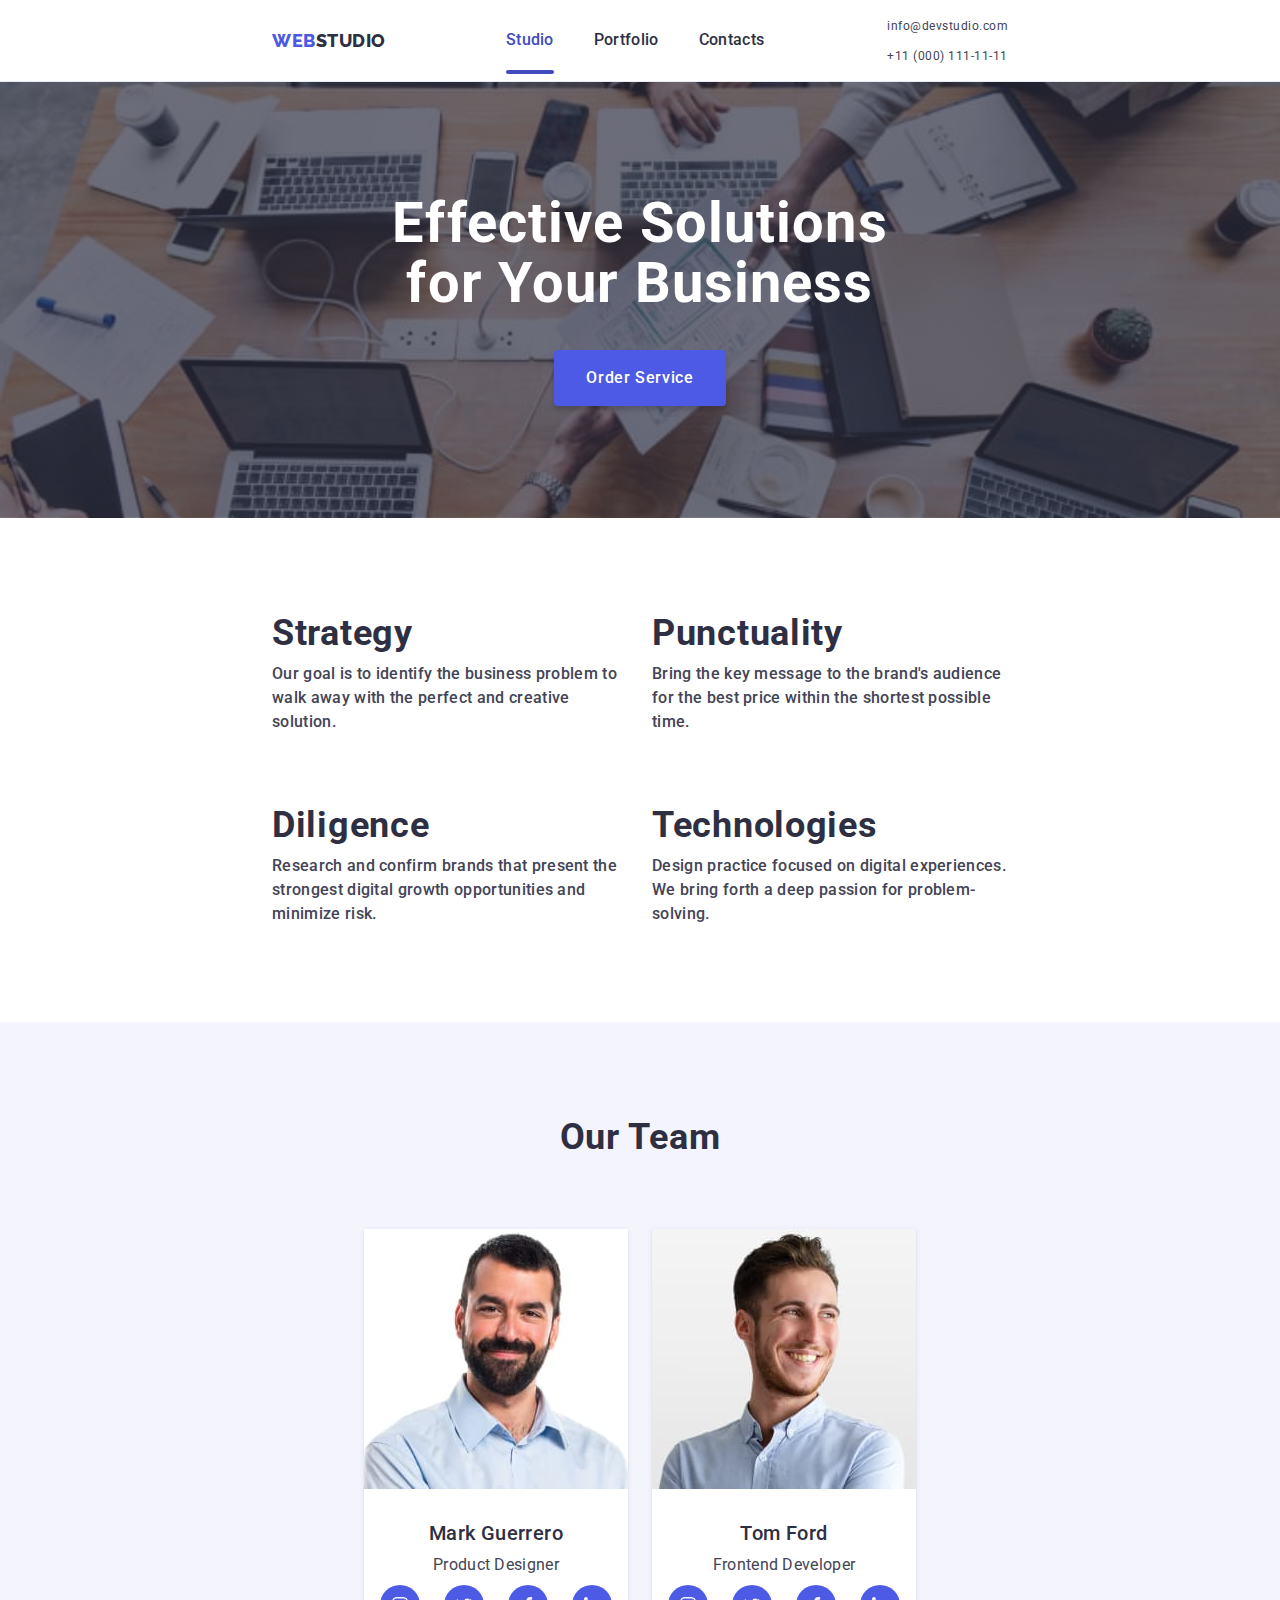
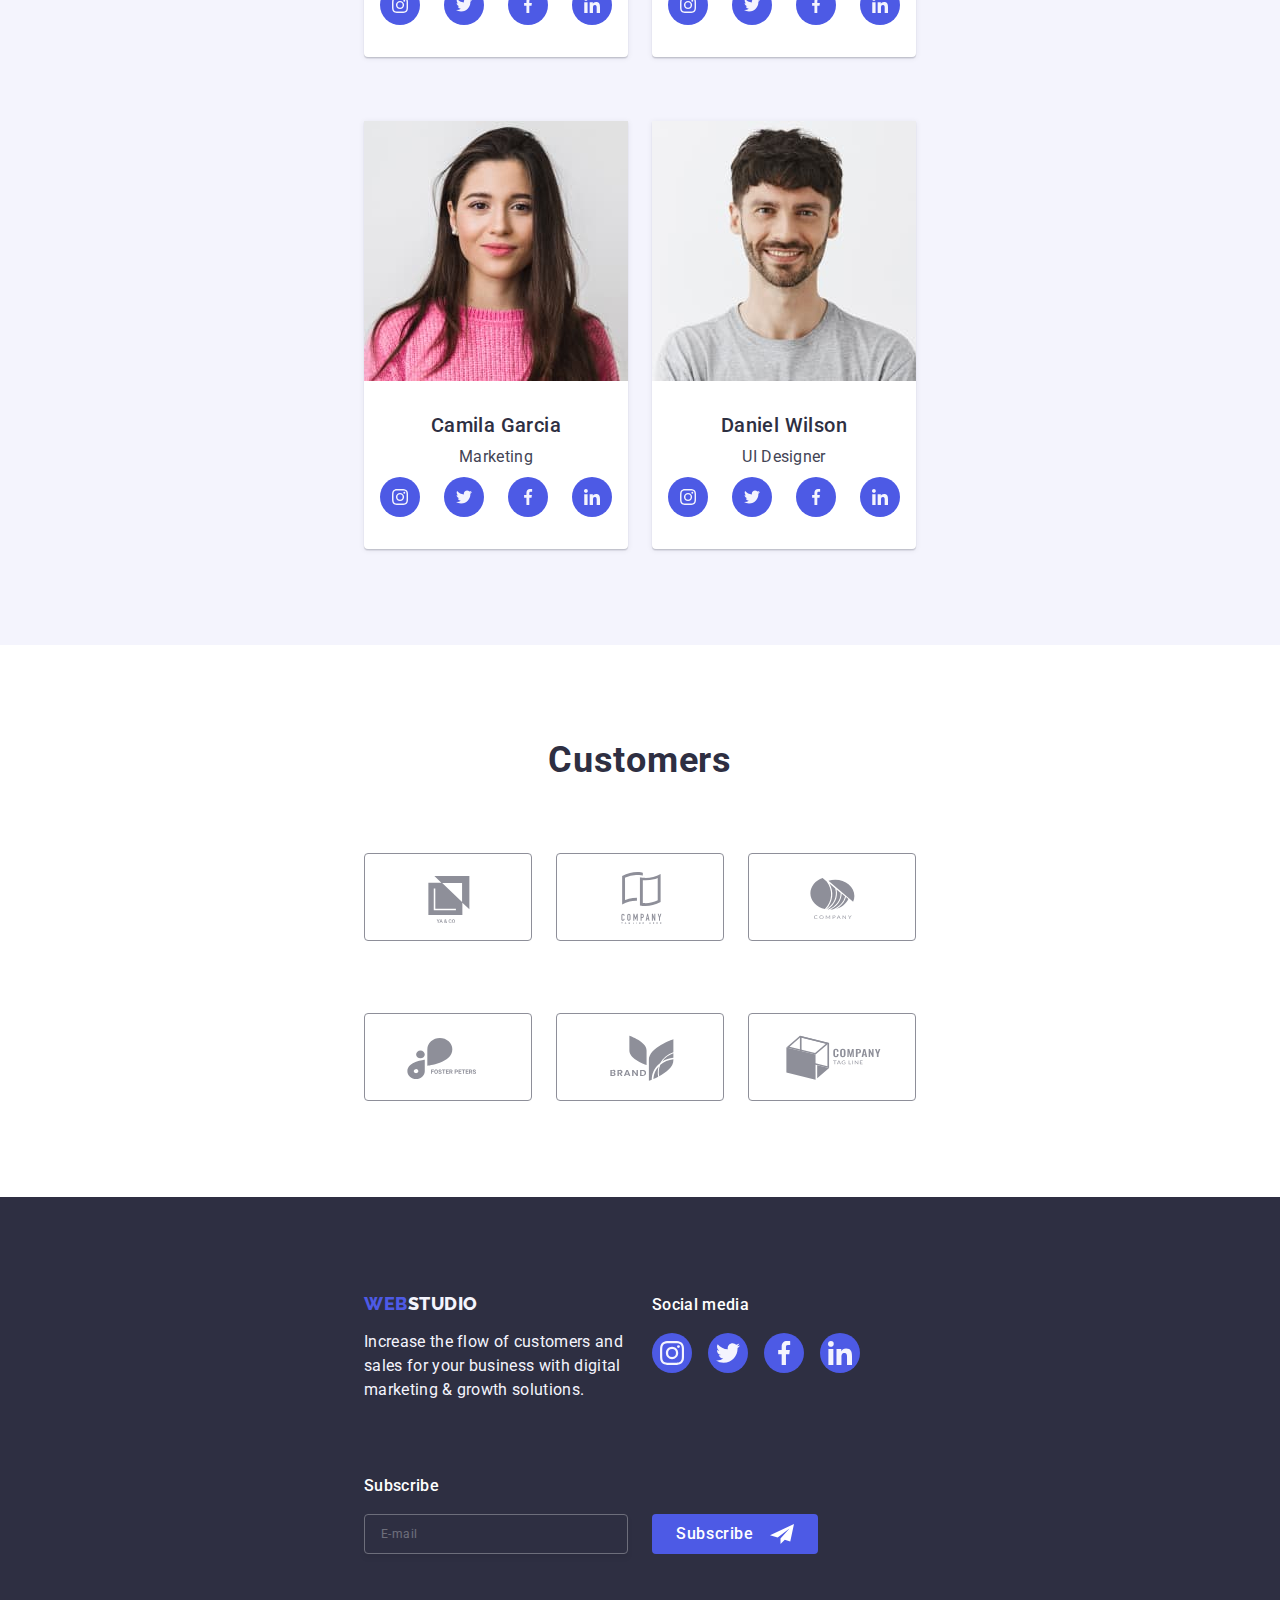
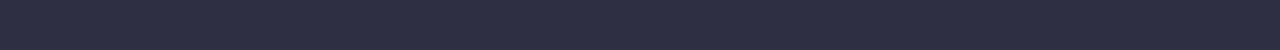
==== commit 71a0ce0e: "portfolio" ====
--- a/index.html
+++ b/index.html
@@ -207,7 +207,15 @@
           <h2 class="second-header">Our team</h2>
           <ul class="list team-list">
             <li class="team-back">
-              <img src="./images/photo-mark.jpg" alt="photo-mark" width="264" />
+              <img
+                srcset="
+                  ./images/photo-mark.jpg    1x,
+                  ./images/photo-mark-2x.jpg 2x
+                "
+                src="./images/photo-mark.jpg"
+                alt="photo-mark"
+                width="264"
+              />
               <div class="team-text">
                 <h3 class="team-name">Mark Guerrero</h3>
                 <p class="team-description">Product Designer</p>
@@ -242,7 +250,12 @@
               </div>
             </li>
             <li class="team-back">
-              <img src="./images/photo-tom.jpg" alt="photo-tom" width="264" />
+              <img
+                srcset="./images/photo-tom.jpg 1x, ./images/photo-tom-2x.jpg 2x"
+                src="./images/photo-tom.jpg"
+                alt="photo-tom"
+                width="264"
+              />
               <div class="team-text">
                 <h3 class="team-name">Tom Ford</h3>
                 <p class="team-description">Frontend Developer</p>
@@ -279,6 +292,10 @@
             </li>
             <li class="team-back">
               <img
+                srcset="
+                  ./images/photo-camila.jpg    1x,
+                  ./images/photo-camila-2x.jpg 2x
+                "
                 src="./images/photo-camila.jpg"
                 alt="photo-camila"
                 width="264"
@@ -318,6 +335,10 @@
             </li>
             <li class="team-back">
               <img
+                srcset="
+                  ./images/photo-daniel.jpg    1x,
+                  ./images/photo-daniel-2x.jpg 2x
+                "
                 src="./images/photo-daniel.jpg"
                 alt="photo-daniel"
                 width="264"
--- a/css/styles.css
+++ b/css/styles.css
@@ -34,6 +34,7 @@
 }
 img {
   display: block;
+  max-width: 100%;
 }
 .link {
   text-decoration: none;
@@ -144,6 +145,7 @@
   display: flex;
   flex-direction: column;
   justify-content: space-between;
+  z-index: 20;
 }
 
 .menu-close-btn {
@@ -187,7 +189,7 @@
 }
 
 .mob-tel {
-  font-size: 28px;
+  font-size: 24px;
   font-weight: 700;
   line-height: 1.11;
   letter-spacing: 0.02em;
@@ -292,9 +294,7 @@
   flex-wrap: wrap;
   gap: 72px;
 }
-.item-list {
-  /* width: calc((100% - 72px) / 4); */
-}
+
 .advanced-item-top {
   width: 100%;
   height: 112px;
@@ -584,15 +584,20 @@
 }
 /*------------PORTFOLIO-----------*/
 .portfolio {
-  padding-top: 96px;
-  padding-bottom: 120px;
+  padding-top: 48px;
+  padding-bottom: 48px;
 }
 
 .menu-list {
   display: flex;
-  justify-content: center;
-  gap: 24px;
-  margin-bottom: 72px;
+  flex-wrap: wrap;
+  gap: 16px 24px;
+  margin-bottom: 48px;
+  justify-content: flex-start;
+}
+
+.list-container {
+  max-width: 360px;
 }
 .visually-hidden {
   position: absolute;
@@ -617,7 +622,7 @@
   letter-spacing: 0.04em;
   cursor: pointer;
   border: none;
-  padding: 12px 24px;
+  padding: 8px 16px;
   border-radius: 4px;
   border: 1px solid var(--accent);
   align-items: center;
@@ -641,11 +646,10 @@
   flex-wrap: wrap;
   row-gap: 48px;
   column-gap: 24px;
-  padding-bottom: 120px;
-}
-.cards-item {
+}
+/* .cards-item {
   width: calc((100% - 48px) / 3);
-}
+} */
 
 .cards-link {
   transition: box-shadow 250ms cubic-bezier(0.4, 0, 0.2, 1);
@@ -681,7 +685,7 @@
 
 .cards-names {
   color: var(--dark);
-  font-size: 20px;
+  font-size: 16px;
   font-weight: 500;
   line-height: 1.2;
   letter-spacing: 0.02em;
@@ -776,8 +780,7 @@
   letter-spacing: 0.02em;
   margin-bottom: 16px;
 }
-.modal-form {
-}
+
 .modal-field {
   margin-bottom: 8px;
 }
--- a/css/media.css
+++ b/css/media.css
@@ -17,6 +17,11 @@
   .footer-reg-input {
     width: 398px;
   }
+  /*------------PORTFOLIO-----------*/
+  .cards-names {
+    font-size: 20px;
+  }
+
   /*------------BACKDROP-----------*/
   .modal {
     width: 392px;
@@ -42,6 +47,7 @@
   .menu-open-btn {
     display: none;
   }
+
   .current::after {
     content: '';
     display: block;
@@ -55,7 +61,9 @@
   }
   .menu-contacts {
     display: flex;
-  }
+    gap: 12px;
+  }
+
   /*------------HERO-----------*/
   .hero-name {
     font-size: 56px;
@@ -135,6 +143,27 @@
   .footer-reg-input {
     width: 264px;
   }
+  /*------------PORTFOLIO-----------*/
+  .portfolio {
+    padding-top: 64px;
+    padding-bottom: 96px;
+  }
+  .menu-list {
+    justify-content: center;
+    margin-bottom: 72px;
+  }
+  .list-btn {
+    padding: 12px 24px;
+  }
+  .cards-item {
+    width: calc((100% - 24px) / 2);
+  }
+  .cards {
+    row-gap: 72px;
+  }
+  .list-container {
+    max-width: 766px;
+  }
   /*------------BACKDROP-----------*/
   .modal {
     width: 408px;
@@ -254,5 +283,18 @@
   .footer-reg-input {
     opacity: 1;
   }
-  /*------------BACKDROP-----------*/
+  /*------------PORTFOLIO-----------*/
+  .portfolio {
+    padding-top: 100px;
+    padding-bottom: 120px;
+  }
+  .cards-item {
+    width: calc((100% - 48px) / 3);
+  }
+  .cards {
+    row-gap: 48px;
+  }
+  .list-container {
+    max-width: 1158px;
+  }
 }
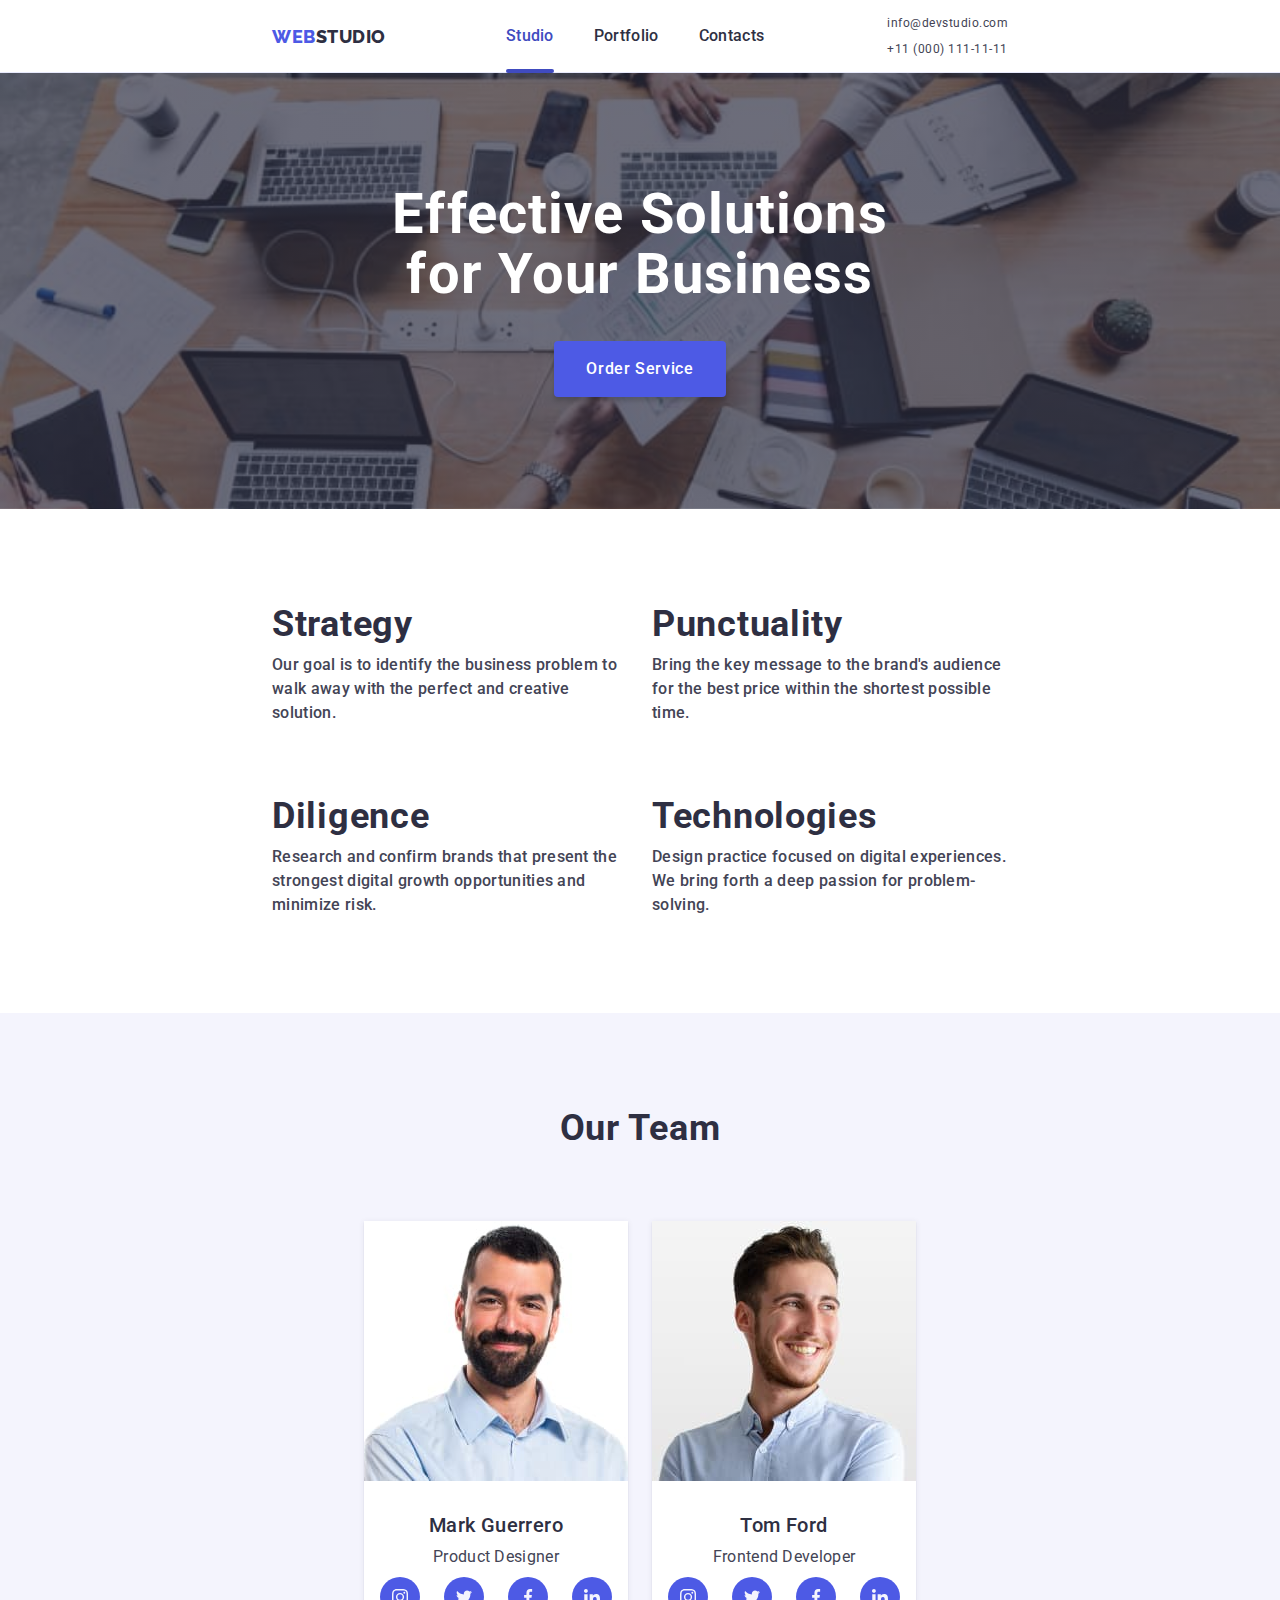
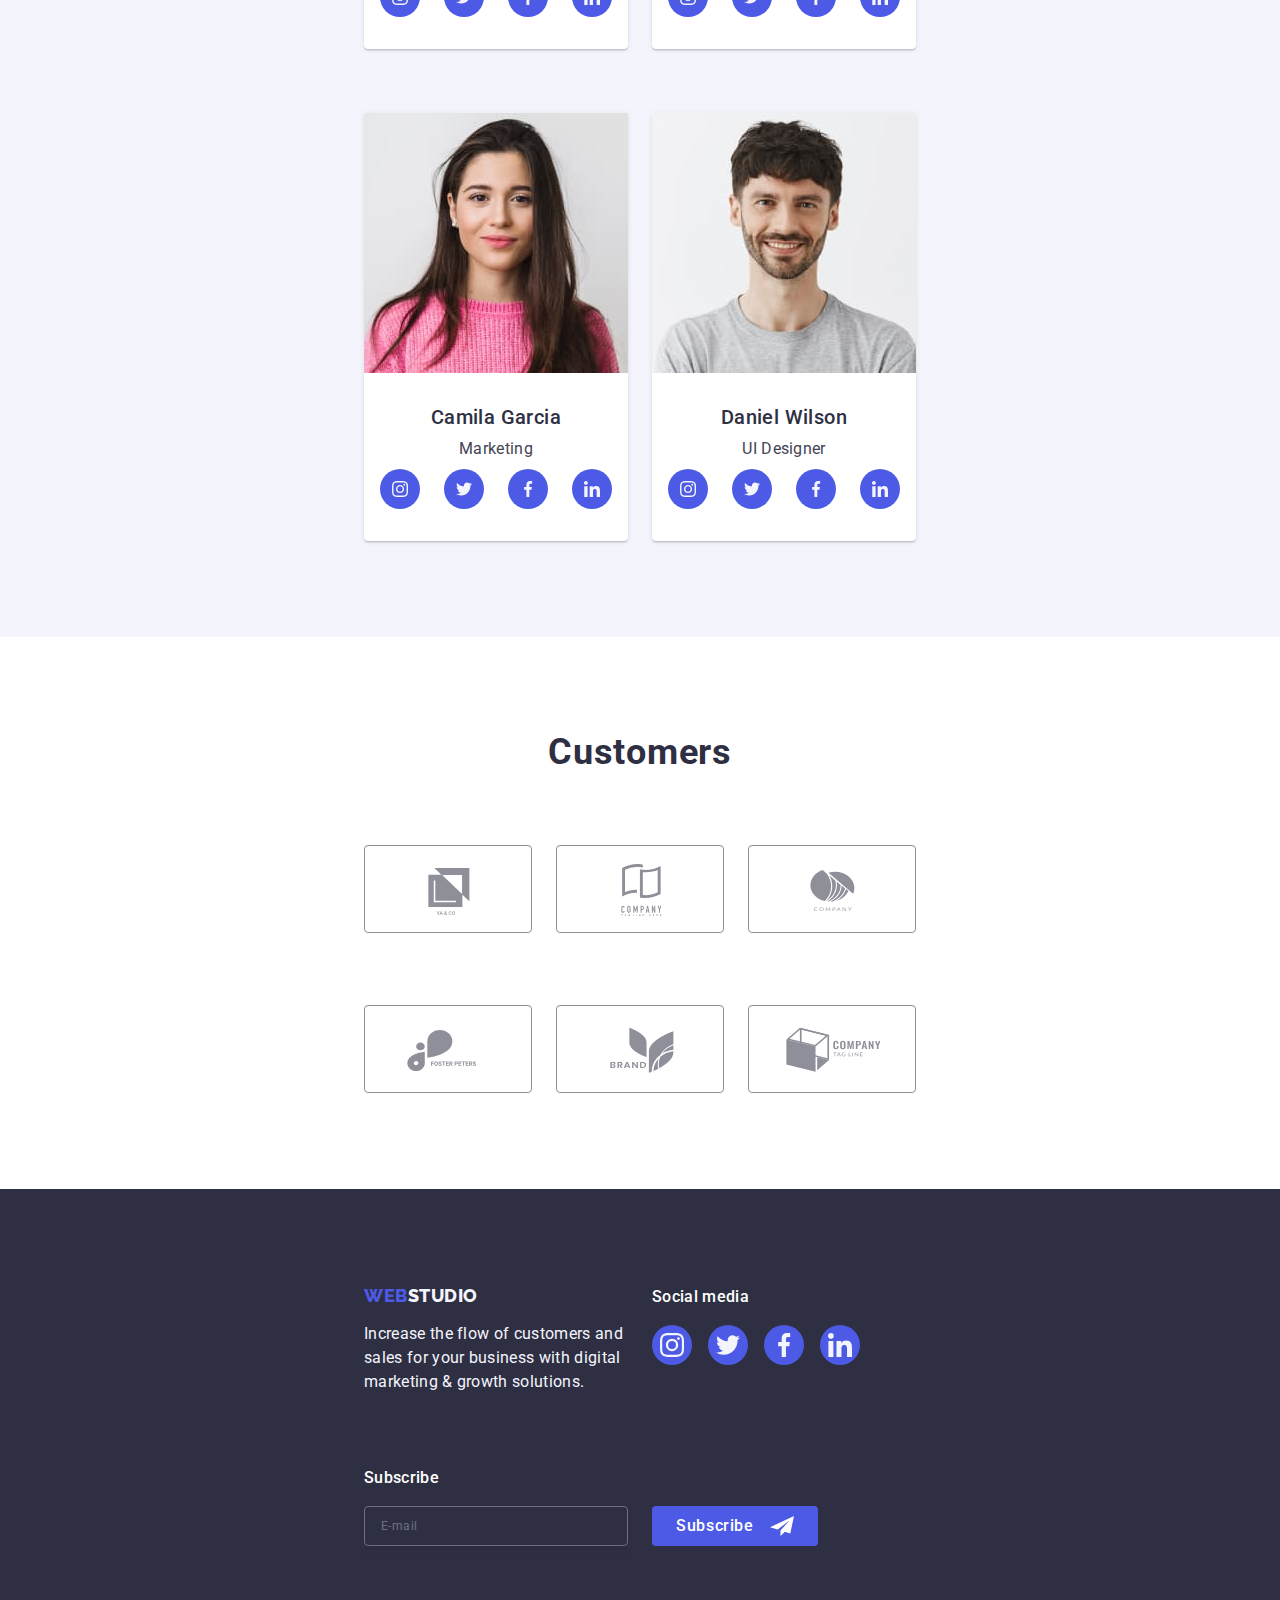
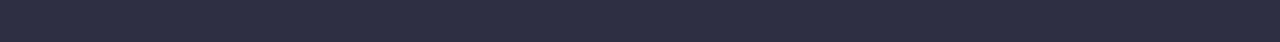
==== commit 79127b28: "contacts" ====
--- a/index.html
+++ b/index.html
@@ -25,13 +25,15 @@
             >Web<span class="header-logo">Studio</span></a
           >
           <ul class="list menu">
-            <li>
+            <li class="header-menu-list">
               <a href="./index.html" class="header-text link current">Studio</a>
             </li>
-            <li>
+            <li class="header-menu-list">
               <a href="./portfolio.html" class="header-text link">Portfolio</a>
             </li>
-            <li><a href="" class="header-text link">Contacts</a></li>
+            <li class="header-menu-list">
+              <a href="" class="header-text link">Contacts</a>
+            </li>
           </ul>
         </nav>
         <address class="mail-normal">
--- a/css/styles.css
+++ b/css/styles.css
@@ -83,14 +83,16 @@
 .header-logo {
   color: var(--dark);
 }
-
+.header-menu-list {
+  padding: 24px 0;
+}
 .header-text {
   color: var(--dark);
   font-size: 16px;
   font-weight: 500;
   line-height: 1.5;
   letter-spacing: 0.02em;
-  padding: 24px 0;
+
   transition: color 250ms cubic-bezier(0.4, 0, 0.2, 1);
 }
 .header-text:hover,
@@ -179,9 +181,11 @@
   line-height: 1.11;
   letter-spacing: 0.02em;
 }
+.header-menu-list {
+  position: relative;
+}
 .current {
   color: var(--presssed-state);
-  position: relative;
 }
 .mob-mail-normal {
   font-style: normal;
--- a/css/media.css
+++ b/css/media.css
@@ -48,6 +48,13 @@
     display: none;
   }
 
+  .contacts {
+    display: block;
+  }
+  .menu-contacts {
+    display: flex;
+    gap: 12px;
+  }
   .current::after {
     content: '';
     display: block;
@@ -59,11 +66,6 @@
     border-radius: 2px;
     background-color: var(--presssed-state);
   }
-  .menu-contacts {
-    display: flex;
-    gap: 12px;
-  }
-
   /*------------HERO-----------*/
   .hero-name {
     font-size: 56px;
